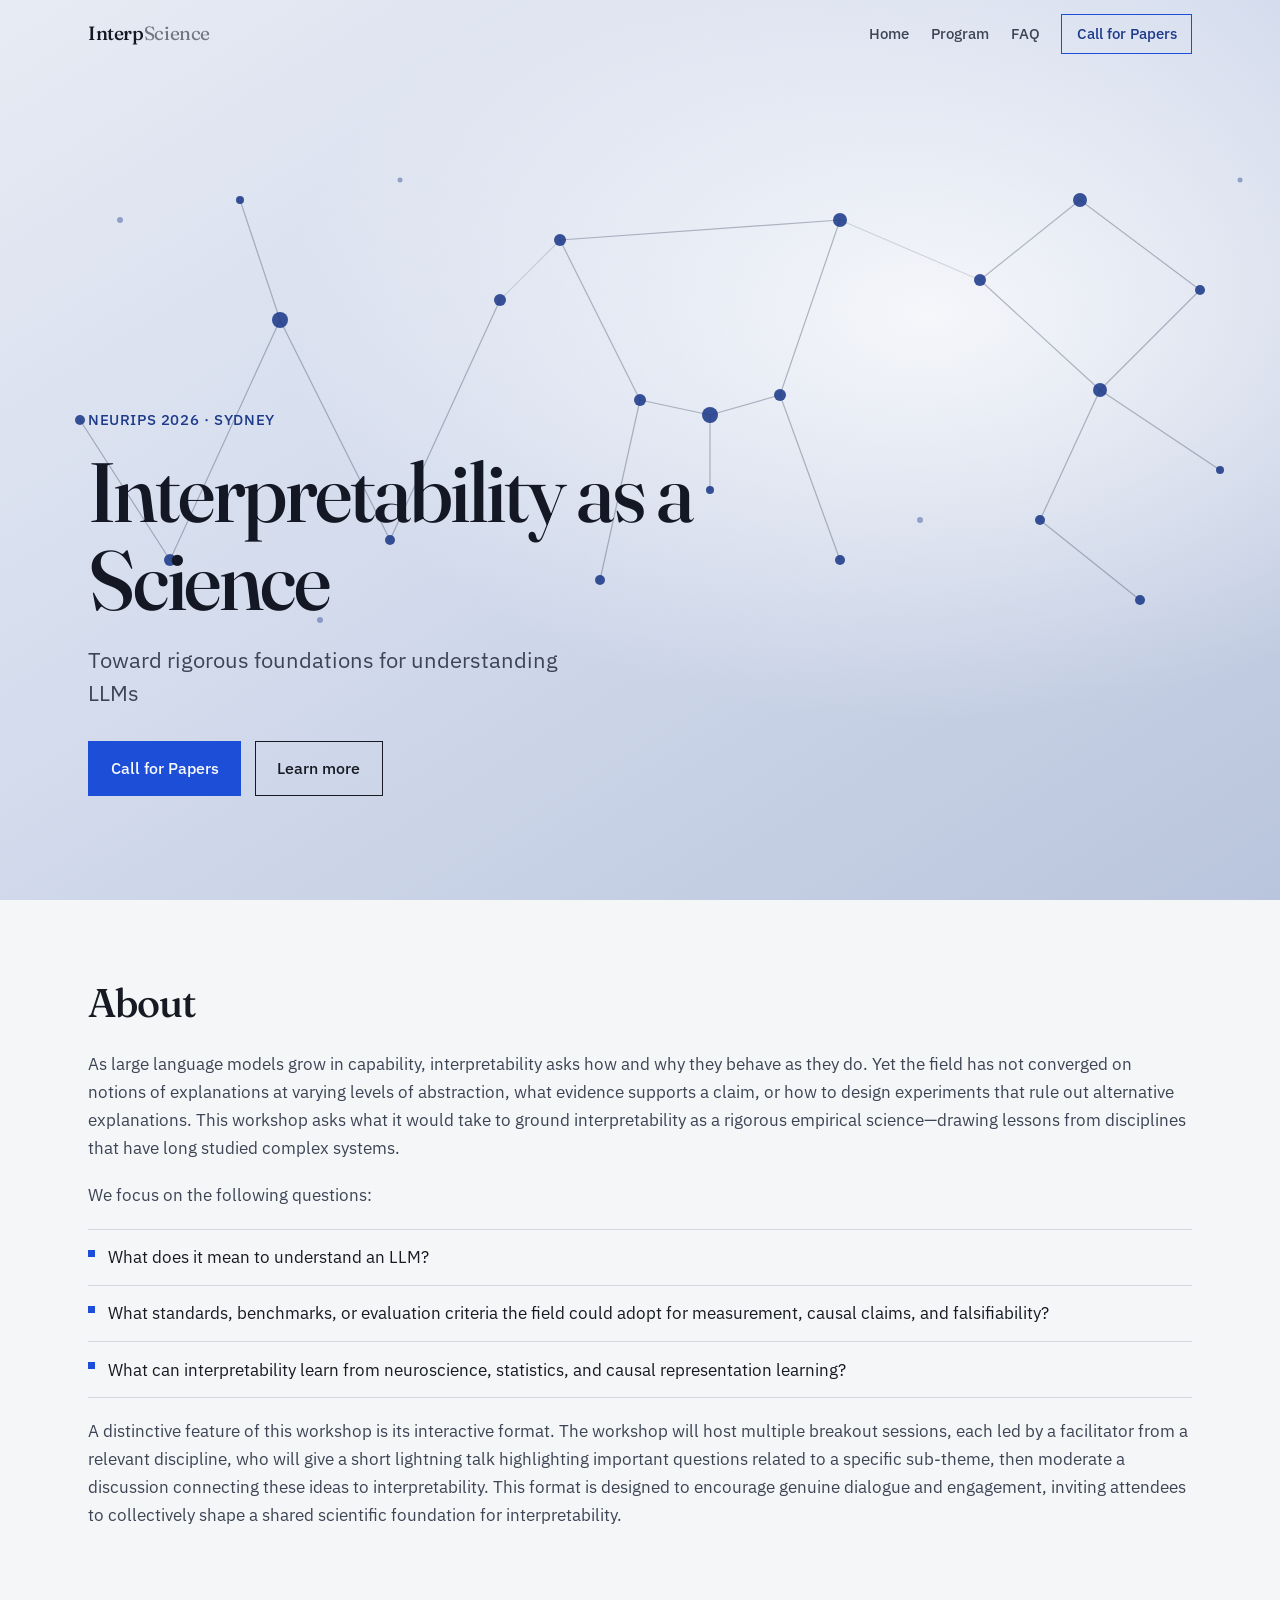
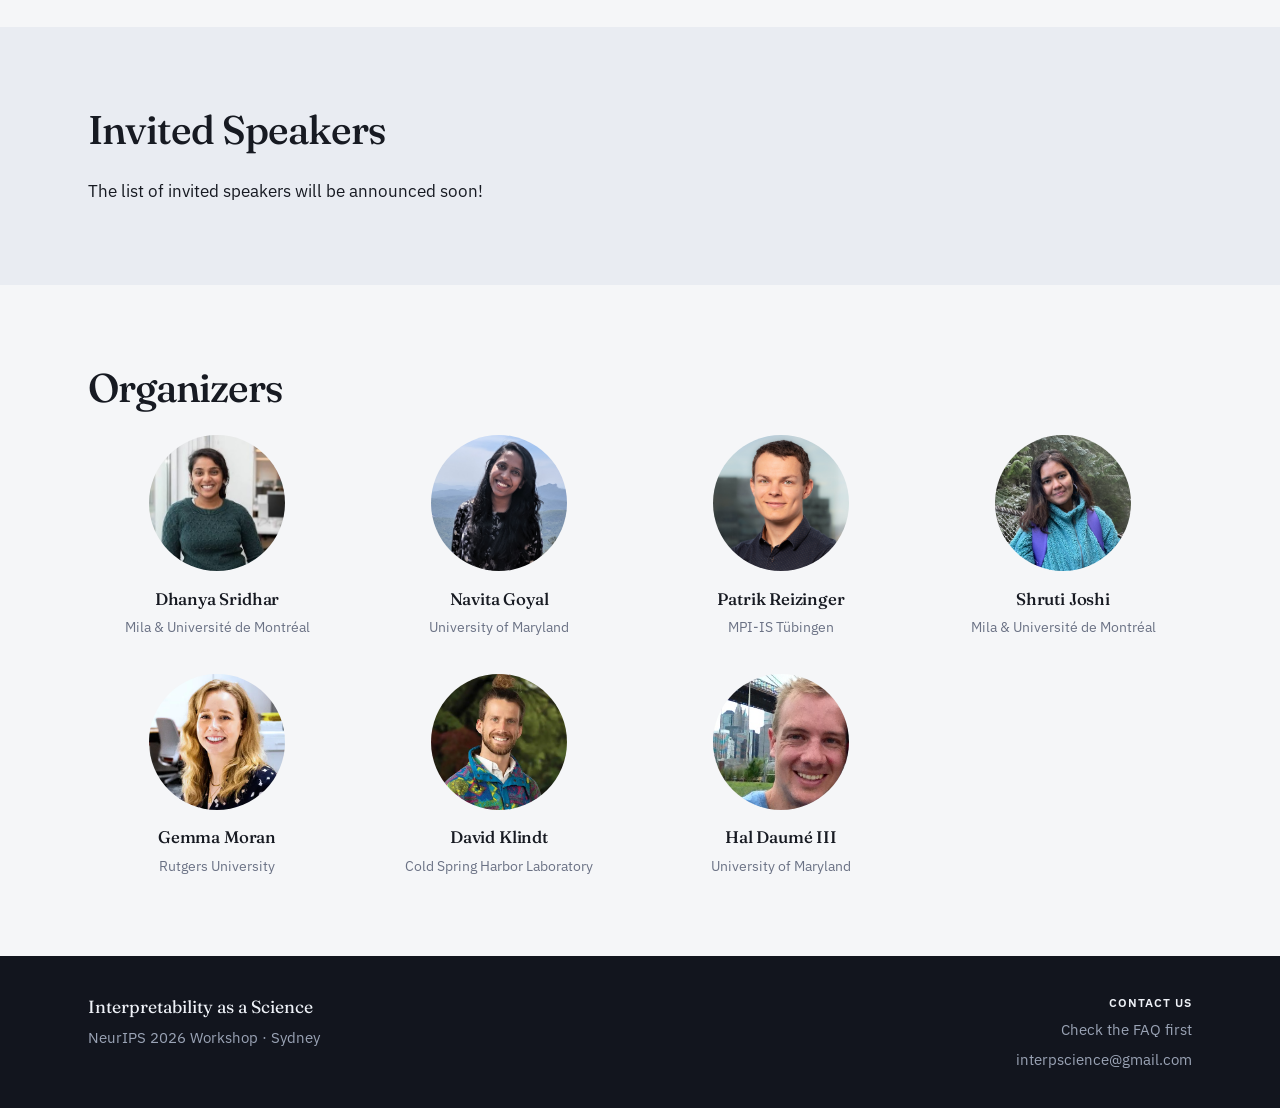
==== index.html @ 516f70e8 "Revert "Add list of (tentatively) confirmed speakers" This reverts commit 1ddec9df072e1c6f64bd30d364" ====
<!DOCTYPE html>
<html lang="en">
<head>
  <meta charset="UTF-8" />
  <meta name="viewport" content="width=device-width, initial-scale=1" />
  <title>Interpretability as a Science · Workshop</title>
  <meta name="description" content="What can interpretability learn from other sciences? A NeurIPS 2026 workshop toward rigorous foundations for understanding LLMs." />
  <link rel="preconnect" href="https://fonts.googleapis.com" />
  <link rel="preconnect" href="https://fonts.gstatic.com" crossorigin />
  <link href="https://fonts.googleapis.com/css2?family=Fraunces:opsz,wght@9..144,400;9..144,500;9..144,600&family=IBM+Plex+Sans:wght@400;500;600&display=swap" rel="stylesheet" />
  <link rel="stylesheet" href="static/styles.css?v=4" />
  
  <link rel="icon" href="static/favicon.svg" type="image/svg+xml" />
  <link rel="icon" href="static/favicon-32.png" sizes="32x32" type="image/png" />
  <link rel="icon" href="static/favicon-192.png" sizes="192x192" type="image/png" />
  <link rel="apple-touch-icon" href="static/apple-touch-icon.png" />
</head>
<body>
  <a class="skip-link" href="#main">Skip to content</a>

  <header class="site-header" data-header>
    <div class="header-inner">
      <a class="wordmark" href=".">Interp<span>Science</span></a>
      <nav class="nav" aria-label="Primary">
        <a href=".">Home</a>
        <a href="program">Program</a>
        <a href="faq">FAQ</a>
        <a class="nav-cta" href="cfp">Call for Papers</a>
      </nav>
      <button class="nav-toggle" type="button" aria-expanded="false" aria-controls="mobile-nav" data-nav-toggle>
        <span class="sr-only">Menu</span>
        <span></span><span></span>
      </button>
    </div>
    <nav id="mobile-nav" class="mobile-nav" data-mobile-nav hidden>
      <a href=".">Home</a>
      <a href="program">Program</a>
      <a href="faq">FAQ</a>
      <a href="cfp">Call for Papers</a>
    </nav>
  </header>

  <main id="main">
    <section class="hero" id="top" aria-labelledby="hero-title">
      <div class="hero-visual" aria-hidden="true">
        <svg class="hero-svg" viewBox="0 0 1440 900" preserveAspectRatio="xMidYMid slice">
          <defs>
            <linearGradient id="sky" x1="0" y1="0" x2="1" y2="1">
              <stop offset="0%" stop-color="#e8ecf4" />
              <stop offset="45%" stop-color="#d4dced" />
              <stop offset="100%" stop-color="#b8c4dc" />
            </linearGradient>
            <radialGradient id="glow" cx="70%" cy="35%" r="45%">
              <stop offset="0%" stop-color="#f7f8fb" stop-opacity="0.95" />
              <stop offset="100%" stop-color="#f7f8fb" stop-opacity="0" />
            </radialGradient>
          </defs>
          <rect width="1440" height="900" fill="url(#sky)" />
          <rect width="1440" height="900" fill="url(#glow)" />

          <!-- Star-map figures in the original hero band (≈ y 180–620) -->
          <g class="constellation" fill="none" stroke="#2a3550" stroke-width="1.2" stroke-linecap="round" stroke-linejoin="round">
            <!-- Left: W / Cassiopeia-like -->
            <g class="figure">
              <path class="line" d="M160 420 L250 560 L360 320 L470 540 L580 300" />
              <path class="line" d="M360 320 L320 200" />
            </g>
            <!-- Center: shoulders, belt, feet, sword -->
            <g class="figure">
              <path class="line" d="M640 240 L720 400 L790 415 L860 395 L920 220" />
              <path class="line" d="M640 240 L920 220" />
              <path class="line" d="M720 400 L680 580" />
              <path class="line" d="M860 395 L920 560" />
              <path class="line" d="M790 415 L790 490" />
            </g>
            <!-- Right: diamond + branching tail -->
            <g class="figure">
              <path class="line" d="M1060 280 L1160 200 L1280 290 L1180 390 Z" />
              <path class="line" d="M1180 390 L1120 520 L1220 600" />
              <path class="line" d="M1180 390 L1300 470" />
            </g>
            <!-- Sparse cross-links between figures -->
            <g class="figure faint">
              <path class="line" d="M580 300 L640 240" />
              <path class="line" d="M920 220 L1060 280" />
            </g>
          </g>

          <g class="nodes" fill="#1e3a8a">
            <!-- Left figure (along draw order) -->
            <circle class="node" cx="160" cy="420" r="5" />
            <circle class="node" cx="250" cy="560" r="6" />
            <circle class="node bright" cx="360" cy="320" r="8" />
            <circle class="node" cx="470" cy="540" r="5" />
            <circle class="node" cx="580" cy="300" r="6" />
            <circle class="node" cx="320" cy="200" r="4" />
            <!-- Center figure (along draw order) -->
            <circle class="node" cx="640" cy="240" r="6" />
            <circle class="node" cx="720" cy="400" r="6" />
            <circle class="node bright" cx="790" cy="415" r="8" />
            <circle class="node" cx="860" cy="395" r="6" />
            <circle class="node bright" cx="920" cy="220" r="7" />
            <circle class="node" cx="680" cy="580" r="5" />
            <circle class="node" cx="920" cy="560" r="5" />
            <circle class="node" cx="790" cy="490" r="4" />
            <!-- Right figure (along draw order) -->
            <circle class="node" cx="1060" cy="280" r="6" />
            <circle class="node bright" cx="1160" cy="200" r="7" />
            <circle class="node" cx="1280" cy="290" r="5" />
            <circle class="node" cx="1180" cy="390" r="7" />
            <circle class="node" cx="1120" cy="520" r="5" />
            <circle class="node" cx="1220" cy="600" r="5" />
            <circle class="node" cx="1300" cy="470" r="4" />
            <!-- Unconnected field stars -->
            <circle class="node field" cx="200" cy="220" r="3" />
            <circle class="node field" cx="480" cy="180" r="2.5" />
            <circle class="node field" cx="1000" cy="520" r="3" />
            <circle class="node field" cx="1320" cy="180" r="2.5" />
            <circle class="node field" cx="400" cy="620" r="3" />
          </g>
        </svg>
      </div>

      <div class="hero-content">
        <p class="hero-venue">NeurIPS 2026 · Sydney</p>
        <h1 id="hero-title">Interpretability as a Science</h1>
        <p class="hero-lede">Toward rigorous foundations for understanding LLMs</p>
        <div class="hero-actions">
          <a class="btn btn-primary" href="cfp">Call for Papers</a>
          <a class="btn btn-ghost" href="#about">Learn more</a>
        </div>
      </div>
    </section>

    <section class="section about" id="about" data-reveal>
      <div class="section-inner">
        <h2>About</h2>
        <p>
          As large language models grow in capability, interpretability asks how and why they behave as they do.
          Yet the field has not converged on notions of explanations at varying levels of abstraction, what evidence supports a claim, 
          or how to design experiments that rule out alternative explanations. 
          This workshop asks what it would take to ground interpretability
          as a rigorous empirical science—drawing lessons from disciplines that have long studied complex systems.
        </p>
        <p>We focus on the following questions:</p>
        <p>
        <ul class="focus-list">
          <li>What does it mean to understand an LLM?</li>
           <li>What standards, benchmarks, or evaluation criteria the field could adopt for measurement, causal claims, and falsifiability?</li>
          <li>What can interpretability learn from neuroscience, statistics, and causal representation learning?</li>
        </ul>
      </p>
        <p>A distinctive feature of this workshop is its interactive format. The workshop will host
          multiple breakout sessions, each led by a facilitator from a relevant discipline, who will
          give a short lightning talk highlighting important questions related to a specific sub-theme, 
          then moderate a discussion connecting these ideas to interpretability. This format is designed to encourage genuine dialogue and engagement, 
          inviting attendees to collectively shape a shared scientific foundation for interpretability.
        </p> 
      </div>
    </section>

    <section class="section speakers" id="speakers" data-reveal>
      <div class="section-inner">
        <h2>Invited Speakers</h2>
        The list of invited speakers will be announced soon!
      </div>
    </section>

    <section class="section organizers" id="organizers" data-reveal>
      <div class="section-inner">
        <h2>Organizers</h2>
        <ul class="person-grid">
          <li>
            <a href="https://www.dsridhar.com/">
              <img src="static/images/people/dhanya-sridhar.jpeg" alt="" width="160" height="160" />
              <h3>Dhanya Sridhar</h3>
              <p>Mila &amp; Université de Montréal</p>
            </a>
          </li>
          <li>
            <a href="https://navitagoyal.github.io/">
              <img src="static/images/people/navita-goyal.jpg" alt="" width="160" height="160" />
              <h3>Navita Goyal</h3>
              <p>University of Maryland</p>
            </a>
          </li>
          <li>
            <a href="https://rpatrik96.github.io/">
              <img src="static/images/people/patrik-reizinger.png" alt="" width="160" height="160" />
              <h3>Patrik Reizinger</h3>
              <p>MPI-IS Tübingen</p>
            </a>
          </li>
          <li>
            <a href="https://shrutij01.github.io/">
              <img src="static/images/people/shruti-joshi.jpg" alt="" width="160" height="160" />
              <h3>Shruti Joshi</h3>
              <p>Mila &amp; Université de Montréal</p>
            </a>
          </li>
          <li>
            <a href="https://www.gemma-moran.com/">
              <img src="static/images/people/gemma-moran.jpg" alt="" width="160" height="160" />
              <h3>Gemma Moran</h3>
              <p>Rutgers University</p>
            </a>
          </li>
          <li>
            <a href="https://facultyprofiles.cshl.edu/david.klindt">
              <img src="static/images/people/david-klindt.jpg" alt="" width="160" height="160" />
              <h3>David Klindt</h3>
              <p>Cold Spring Harbor Laboratory</p>
            </a>
          </li>
          <li>
            <a href="https://users.umiacs.umd.edu/~hal3/">
              <img src="static/images/people/hal-daume.jpg" alt="" width="160" height="160" />
              <h3>Hal Daumé III</h3>
              <p>University of Maryland</p>
            </a>
          </li>
        </ul>
      </div>
    </section>
  </main>

  <footer class="site-footer">
    <div class="footer-inner">
      <div class="footer-left">
        <p class="footer-brand">Interpretability as a Science</p>
        <p>NeurIPS 2026 Workshop · Sydney</p>
      </div>
      <div class="footer-right">
        <p class="footer-contact-label">Contact us</p>
        <p class="footer-contact"><a href="faq">Check the FAQ first</a></p>
        <p class="footer-contact"><a href="mailto:interpscience@gmail.com">interpscience@gmail.com</a></p>
      </div>
    </div>
  </footer>

  <script src="static/script.js?v=5"></script>
</body>
</html>
---- static/styles.css ----
:root {
  --ink: #171a22;
  --ink-soft: #3d4454;
  --muted: #6b7285;
  --paper: #f5f6f8;
  --paper-2: #e9ecf2;
  --line: #d3d8e2;
  --accent: #1d4ed8;
  --accent-deep: #1e3a8a;
  --accent-soft: #dbe4ff;
  --hero-text: #141824;
  --header-h: 4.25rem;
  --ease: cubic-bezier(0.22, 1, 0.36, 1);
  --font-display: "Fraunces", Georgia, serif;
  --font-body: "IBM Plex Sans", "Helvetica Neue", sans-serif;
}

*,
*::before,
*::after {
  box-sizing: border-box;
}

html {
  scroll-behavior: smooth;
}

body {
  margin: 0;
  font-family: var(--font-body);
  font-size: 1.0625rem;
  line-height: 1.65;
  color: var(--ink);
  background: var(--paper);
  -webkit-font-smoothing: antialiased;
}

img,
svg {
  display: block;
  max-width: 100%;
}

a {
  color: var(--accent-deep);
  text-underline-offset: 0.18em;
}

a:hover {
  color: var(--accent);
}

.sr-only {
  position: absolute;
  width: 1px;
  height: 1px;
  padding: 0;
  margin: -1px;
  overflow: hidden;
  clip: rect(0, 0, 0, 0);
  border: 0;
}

.skip-link {
  position: absolute;
  left: 1rem;
  top: -3rem;
  z-index: 100;
  padding: 0.6rem 1rem;
  background: var(--ink);
  color: var(--paper);
  text-decoration: none;
}

.skip-link:focus {
  top: 1rem;
}

/* Header */
.site-header {
  position: fixed;
  inset: 0 0 auto;
  z-index: 50;
  height: var(--header-h);
  transition: background 0.35s var(--ease), backdrop-filter 0.35s var(--ease), box-shadow 0.35s var(--ease);
}

.site-header.is-scrolled {
  background: rgba(245, 246, 248, 0.9);
  backdrop-filter: blur(12px);
  box-shadow: 0 1px 0 var(--line);
}

.header-inner {
  max-width: 72rem;
  margin: 0 auto;
  padding: 0 1.5rem;
  height: 100%;
  display: flex;
  align-items: center;
  justify-content: space-between;
  gap: 1.5rem;
}

.wordmark {
  font-family: var(--font-display);
  font-size: 1.2rem;
  font-weight: 500;
  letter-spacing: -0.02em;
  color: var(--hero-text);
  text-decoration: none;
}

.wordmark span {
  font-weight: 400;
  opacity: 0.55;
}

.nav {
  display: none;
  align-items: center;
  gap: 1.35rem;
}

.nav a {
  font-size: 0.92rem;
  font-weight: 500;
  color: var(--ink-soft);
  text-decoration: none;
}

.nav a:hover {
  color: var(--ink);
}

.nav-cta {
  padding: 0.45rem 0.9rem;
  border: 1.5px solid var(--accent);
  color: var(--accent-deep) !important;
}

.nav-cta:hover {
  background: var(--accent-soft);
}

.nav-toggle {
  width: 2.5rem;
  height: 2.5rem;
  border: none;
  background: transparent;
  display: grid;
  place-content: center;
  gap: 6px;
  cursor: pointer;
  padding: 0;
}

.nav-toggle span:not(.sr-only) {
  display: block;
  width: 1.35rem;
  height: 1.5px;
  background: var(--ink);
  transition: transform 0.3s var(--ease);
}

.nav-toggle[aria-expanded="true"] span:nth-child(2) {
  transform: translateY(3.75px) rotate(45deg);
}

.nav-toggle[aria-expanded="true"] span:nth-child(3) {
  transform: translateY(-3.75px) rotate(-45deg);
}

.mobile-nav {
  display: flex;
  flex-direction: column;
  gap: 0.25rem;
  padding: 0.5rem 1.5rem 1.25rem;
  background: rgba(245, 246, 248, 0.97);
  border-bottom: 1px solid var(--line);
}

.mobile-nav[hidden] {
  display: none;
}

.mobile-nav a {
  padding: 0.75rem 0;
  font-weight: 500;
  color: var(--ink);
  text-decoration: none;
  border-bottom: 1px solid var(--paper-2);
}

@media (min-width: 720px) {
  .nav {
    display: flex;
  }

  .nav-toggle,
  .mobile-nav {
    display: none !important;
  }
}

/* Hero */
.hero {
  position: relative;
  min-height: 100svh;
  display: grid;
  align-items: end;
  overflow: hidden;
  color: var(--hero-text);
}

.hero-visual {
  position: absolute;
  inset: 0;
  z-index: 0;
}

.hero-svg {
  width: 100%;
  height: 100%;
  object-fit: cover;
}

.hero-content {
  position: relative;
  z-index: 1;
  max-width: 72rem;
  width: 100%;
  margin: 0 auto;
  padding: calc(var(--header-h) + 4rem) 1.5rem 5rem;
}

@media (min-width: 900px) {
  .hero-content {
    padding-bottom: 6.5rem;
  }
}

.hero-venue {
  margin: 0 0 1rem;
  font-size: 0.95rem;
  font-weight: 500;
  letter-spacing: 0.04em;
  text-transform: uppercase;
  color: var(--accent-deep);
  opacity: 0;
  animation: rise 0.9s var(--ease) 0.15s forwards;
}

.hero h1 {
  margin: 0 0 1.25rem;
  max-width: 14ch;
  font-family: var(--font-display);
  font-size: clamp(2.75rem, 7.5vw, 5.25rem);
  font-weight: 500;
  line-height: 1.05;
  letter-spacing: -0.03em;
  opacity: 0;
  animation: rise 1s var(--ease) 0.28s forwards;
}

.hero-lede {
  margin: 0 0 2rem;
  max-width: 32rem;
  font-size: clamp(1.1rem, 2.2vw, 1.35rem);
  line-height: 1.5;
  color: var(--ink-soft);
  opacity: 0;
  animation: rise 1s var(--ease) 0.42s forwards;
}

.hero-actions {
  display: flex;
  flex-wrap: wrap;
  gap: 0.85rem;
  opacity: 0;
  animation: rise 1s var(--ease) 0.55s forwards;
}

@keyframes rise {
  from {
    opacity: 0;
    transform: translateY(1.25rem);
  }
  to {
    opacity: 1;
    transform: translateY(0);
  }
}

/* Constellation: star-map with stroke-synced node reveal */
.constellation .figure {
  opacity: 0.32;
}

.constellation .figure.faint {
  opacity: 0.16;
}

.constellation .line {
  stroke-dasharray: 400;
  stroke-dashoffset: 400;
}

.nodes .node {
  opacity: 0;
  transform-box: fill-box;
  transform-origin: center;
  transform: scale(0.55);
  transition:
    opacity 0.25s var(--ease),
    transform 0.35s var(--ease);
}

.nodes .node.is-visible {
  opacity: 0.9;
  transform: scale(0.9);
}

.nodes .node.is-visible.is-traveling {
  opacity: 1;
  transform: scale(0.75);
  transition: opacity 0.15s var(--ease);
}

.nodes .node.is-visible:not(.is-traveling) {
  opacity: 0.88;
  transform: scale(1);
}

.nodes .node.field.is-visible {
  opacity: 0.4;
  transform: scale(1);
}

/* Buttons */
.btn {
  display: inline-flex;
  align-items: center;
  justify-content: center;
  padding: 0.85rem 1.35rem;
  font-family: var(--font-body);
  font-size: 0.98rem;
  font-weight: 500;
  text-decoration: none;
  border: 1.5px solid transparent;
  transition: background 0.25s var(--ease), color 0.25s var(--ease), border-color 0.25s var(--ease);
}

.btn-primary {
  background: var(--accent);
  color: #f8faff;
}

.btn-primary:hover {
  background: var(--accent-deep);
  color: #f8faff;
}

.btn-ghost {
  background: transparent;
  border-color: var(--ink);
  color: var(--ink);
}

.btn-ghost:hover {
  background: rgba(23, 26, 34, 0.06);
  color: var(--ink);
}

/* Sections */
.section {
  padding: 5rem 0;
}

.section-inner {
  max-width: 72rem;
  margin: 0 auto;
  padding: 0 1.5rem;
}

.section-inner.narrow {
  max-width: 42rem;
}

.section h2 {
  margin: 0 0 1.5rem;
  font-family: var(--font-display);
  font-size: clamp(1.85rem, 3.5vw, 2.5rem);
  font-weight: 500;
  line-height: 1.15;
  letter-spacing: -0.025em;
}

.section h2.subhead {
  margin-top: 3.25rem;
  font-size: clamp(1.4rem, 2.6vw, 1.75rem);
}

.about {
  background: var(--paper);
}

.about p {
  color: var(--ink-soft);
  margin: 0 0 1.15rem;
}

.focus-list {
  margin: 1.25rem 0 0;
  padding: 0;
  list-style: none;
}

.focus-list li {
  position: relative;
  padding: 0.85rem 0 0.85rem 1.25rem;
  border-top: 1px solid var(--line);
  color: var(--ink);
}

.focus-list li:last-child {
  border-bottom: 1px solid var(--line);
}

.focus-list li::before {
  content: "";
  position: absolute;
  left: 0;
  top: 1.25rem;
  width: 0.45rem;
  height: 0.45rem;
  background: var(--accent);
}

/* People grids */
.speakers {
  background: var(--paper-2);
}

.organizers {
  background: var(--paper);
}

.organizers a {
  text-decoration: none;
  color: inherit;
}

.person-grid {
  list-style: none;
  margin: 0;
  padding: 0;
  display: grid;
  grid-template-columns: repeat(2, 1fr);
  gap: 2rem 1.25rem;
}

@media (min-width: 640px) {
  .person-grid {
    grid-template-columns: repeat(3, 1fr);
    gap: 2.25rem 1.5rem;
  }
}

@media (min-width: 960px) {
  .person-grid {
    grid-template-columns: repeat(4, 1fr);
  }
}

.person-grid li {
  text-align: center;
}

.person-grid img {
  width: 7.5rem;
  height: 7.5rem;
  margin: 0 auto 0.9rem;
  border-radius: 50%;
  object-fit: cover;
  background: var(--accent-soft);
}

@media (min-width: 640px) {
  .person-grid img {
    width: 8.5rem;
    height: 8.5rem;
  }
}

.person-grid h3 {
  margin: 0 0 0.25rem;
  font-family: var(--font-display);
  font-size: 1.05rem;
  font-weight: 500;
  letter-spacing: -0.01em;
}

.person-grid p {
  margin: 0;
  font-size: 0.9rem;
  color: var(--muted);
  line-height: 1.4;
}

/* Subpages */
.page-hero {
  padding: calc(var(--header-h) + 3.5rem) 0 2.5rem;
  background:
    linear-gradient(165deg, #e9ecf2 0%, #dde3ef 55%, #cfd7e8 100%);
}

.page-hero h1 {
  margin: 0 0 1rem;
  font-family: var(--font-display);
  font-size: clamp(2.25rem, 5vw, 3.25rem);
  font-weight: 500;
  letter-spacing: -0.03em;
  line-height: 1.1;
}

.page-lede {
  margin: 0;
  font-size: 1.15rem;
  line-height: 1.55;
  color: var(--ink-soft);
}

.eyebrow {
  margin: 0 0 0.75rem;
  font-size: 0.82rem;
  font-weight: 600;
  letter-spacing: 0.12em;
  text-transform: uppercase;
  color: var(--accent);
}

.page-section {
  padding-top: 3rem;
}

.page-section h2 {
  margin-top: 2.75rem;
}

.page-section h2:first-of-type {
  margin-top: 0;
}

.page-section p {
  color: var(--ink-soft);
}

.date-list {
  margin: 0 0 0.5rem;
  padding: 0;
}

.date-list > div {
  display: grid;
  grid-template-columns: 1fr;
  gap: 0.2rem;
  padding: 1rem 0;
  border-top: 1px solid var(--line);
}

.date-list > div:last-child {
  border-bottom: 1px solid var(--line);
}

@media (min-width: 560px) {
  .date-list > div {
    grid-template-columns: 1.2fr 1fr;
    gap: 1rem;
    align-items: baseline;
  }
}

.date-list dt {
  font-weight: 500;
  color: var(--ink);
}

.date-list dd {
  margin: 0;
  color: var(--muted);
}

.topic-list {
  margin: 1rem 0 0;
  padding: 0;
  list-style: none;
}

.topic-list li {
  position: relative;
  padding: 0.75rem 0 0.75rem 1.25rem;
  border-top: 1px solid var(--line);
  color: var(--ink-soft);
}

.topic-list li:last-child {
  border-bottom: 1px solid var(--line);
}

.topic-list li::before {
  content: "";
  position: absolute;
  left: 0;
  top: 1.5rem;
  width: 0.4rem;
  height: 0.4rem;
  background: var(--accent);
}

.submission-guidelines {
  margin: 1rem 0 0;
  padding: 0;
  list-style: none;
}

.submission-guidelines li {
  position: relative;
  padding: 0.75rem 0 0.75rem 1.25rem;
  color: var(--ink-soft);
}

.submission-guidelines li:first-child {
  border-top: 1px solid var(--line);
}

.submission-guidelines li::before {
  content: "";
  position: absolute;
  left: 0;
  top: 1.5rem;
  width: 0.4rem;
  height: 0.4rem;
  background: var(--accent);
}

.submission-guidelines li:last-child {
  border-bottom: 1px solid var(--line);
}

.cfp-header {
  padding: 0 0 1.75rem 0;
  border-bottom: 1px solid var(--line);
}

.note {
  /* margin-top: 1.5rem; */
  /* padding: 0.5rem 0; */
  /* border-top: 1px solid var(--line); */
  font-size: 0.98rem;
  color: var(--muted);
}

.note-end {
  /* margin-top: 1.5rem; */
  /* padding: 0.5rem 0; */
  /* border-top: 1px solid var(--line); */
  font-size: 0.98rem;
  /* color: var(--muted); */
  font-weight: 500;
  color: var(--ink);
}

/* Schedule table */
.schedule-wrap {
  max-width: 52rem;
}

.schedule-note {
  margin: 0 0 2rem;
  font-size: 0.95rem;
  color: var(--muted);
}

.table-scroll {
  width: 100%;
  overflow-x: auto;
}

.schedule-table {
  width: 100%;
  border-collapse: collapse;
  font-size: 1rem;
}

.schedule-table th,
.schedule-table td {
  padding: 0.9rem 1rem;
  text-align: left;
  vertical-align: top;
  border-bottom: 1px solid var(--line);
}

.schedule-table th {
  font-size: 0.82rem;
  font-weight: 600;
  letter-spacing: 0.06em;
  text-transform: uppercase;
  color: var(--muted);
  border-bottom: 2px solid var(--line);
}

.schedule-table td:first-child {
  width: 9.5rem;
  white-space: nowrap;
  font-variant-numeric: tabular-nums;
  font-weight: 500;
  color: var(--ink-soft);
}

.schedule-table td:last-child {
  color: var(--ink);
}

.schedule-table tbody tr:hover td {
  background: rgba(29, 78, 216, 0.04);
}

.schedule-table .row-break td {
  color: var(--muted);
  font-style: normal;
  background: rgba(23, 26, 34, 0.03);
}

.schedule-table .row-break td:last-child {
  color: var(--muted);
}

.schedule-table strong {
  font-weight: 600;
}

.breakout-list {
  margin: 0.45rem 0 0;
  padding: 0 0 0 1.1rem;
  color: var(--ink-soft);
  font-size: 0.95rem;
}

.breakout-list li {
  margin: 0.15rem 0;
}

.nav a[aria-current="page"] {
  color: var(--ink);
}

/* Footer */
.site-footer {
  padding: 2.25rem 0;
  background: #12151e;
  color: #9aa3b5;
}

.footer-inner {
  max-width: 72rem;
  margin: 0 auto;
  padding: 0 1.5rem;
  display: flex;
  justify-content: space-between;
  align-items: flex-start;
  gap: 1.5rem;
  flex-wrap: wrap;
}

.footer-left,
.footer-right {
  min-width: 0;
}

.footer-right {
  margin-left: auto;
  text-align: right;
}

.footer-brand {
  margin: 0 0 0.35rem;
  font-family: var(--font-display);
  font-size: 1.1rem;
  color: #eef1f7;
}

.footer-contact-label {
  margin: 0 0 0.2rem;
  font-size: 0.78rem;
  font-weight: 600;
  letter-spacing: 0.08em;
  text-transform: uppercase;
  color: #eef1f7;
}

.footer-contact {
  margin: 0;
  font-size: 0.92rem;
  color: #9aa3b5;
}

.footer-contact a {
  color: #9aa3b5;
  text-decoration: none;
}

.site-footer p {
  margin: 0 0 0.35rem;
}

.site-footer p:last-child {
  margin: 0;
  font-size: 0.92rem;
}

/* Reveal on scroll */
[data-reveal] {
  opacity: 0;
  transform: translateY(1.75rem);
  transition: opacity 0.85s var(--ease), transform 0.85s var(--ease);
}

[data-reveal].is-visible {
  opacity: 1;
  transform: translateY(0);
}

@media (prefers-reduced-motion: reduce) {
  html {
    scroll-behavior: auto;
  }

  .hero-venue,
  .hero h1,
  .hero-lede,
  .hero-actions,
  .nodes .node,
  [data-reveal] {
    animation: none !important;
    opacity: 1 !important;
    transform: none !important;
    transition: none !important;
  }

  .constellation .line {
    stroke-dasharray: none !important;
    stroke-dashoffset: 0 !important;
  }

  .constellation .figure {
    opacity: 0.32 !important;
  }

  .constellation .figure.faint {
    opacity: 0.16 !important;
  }

  .nodes .node.field {
    opacity: 0.4 !important;
  }
}

@media (max-width: 560px) {
  .schedule-table th,
  .schedule-table td {
    padding: 0.75rem 0.65rem;
  }

  .schedule-table td:first-child {
    width: auto;
    white-space: normal;
    font-size: 0.9rem;
  }
}
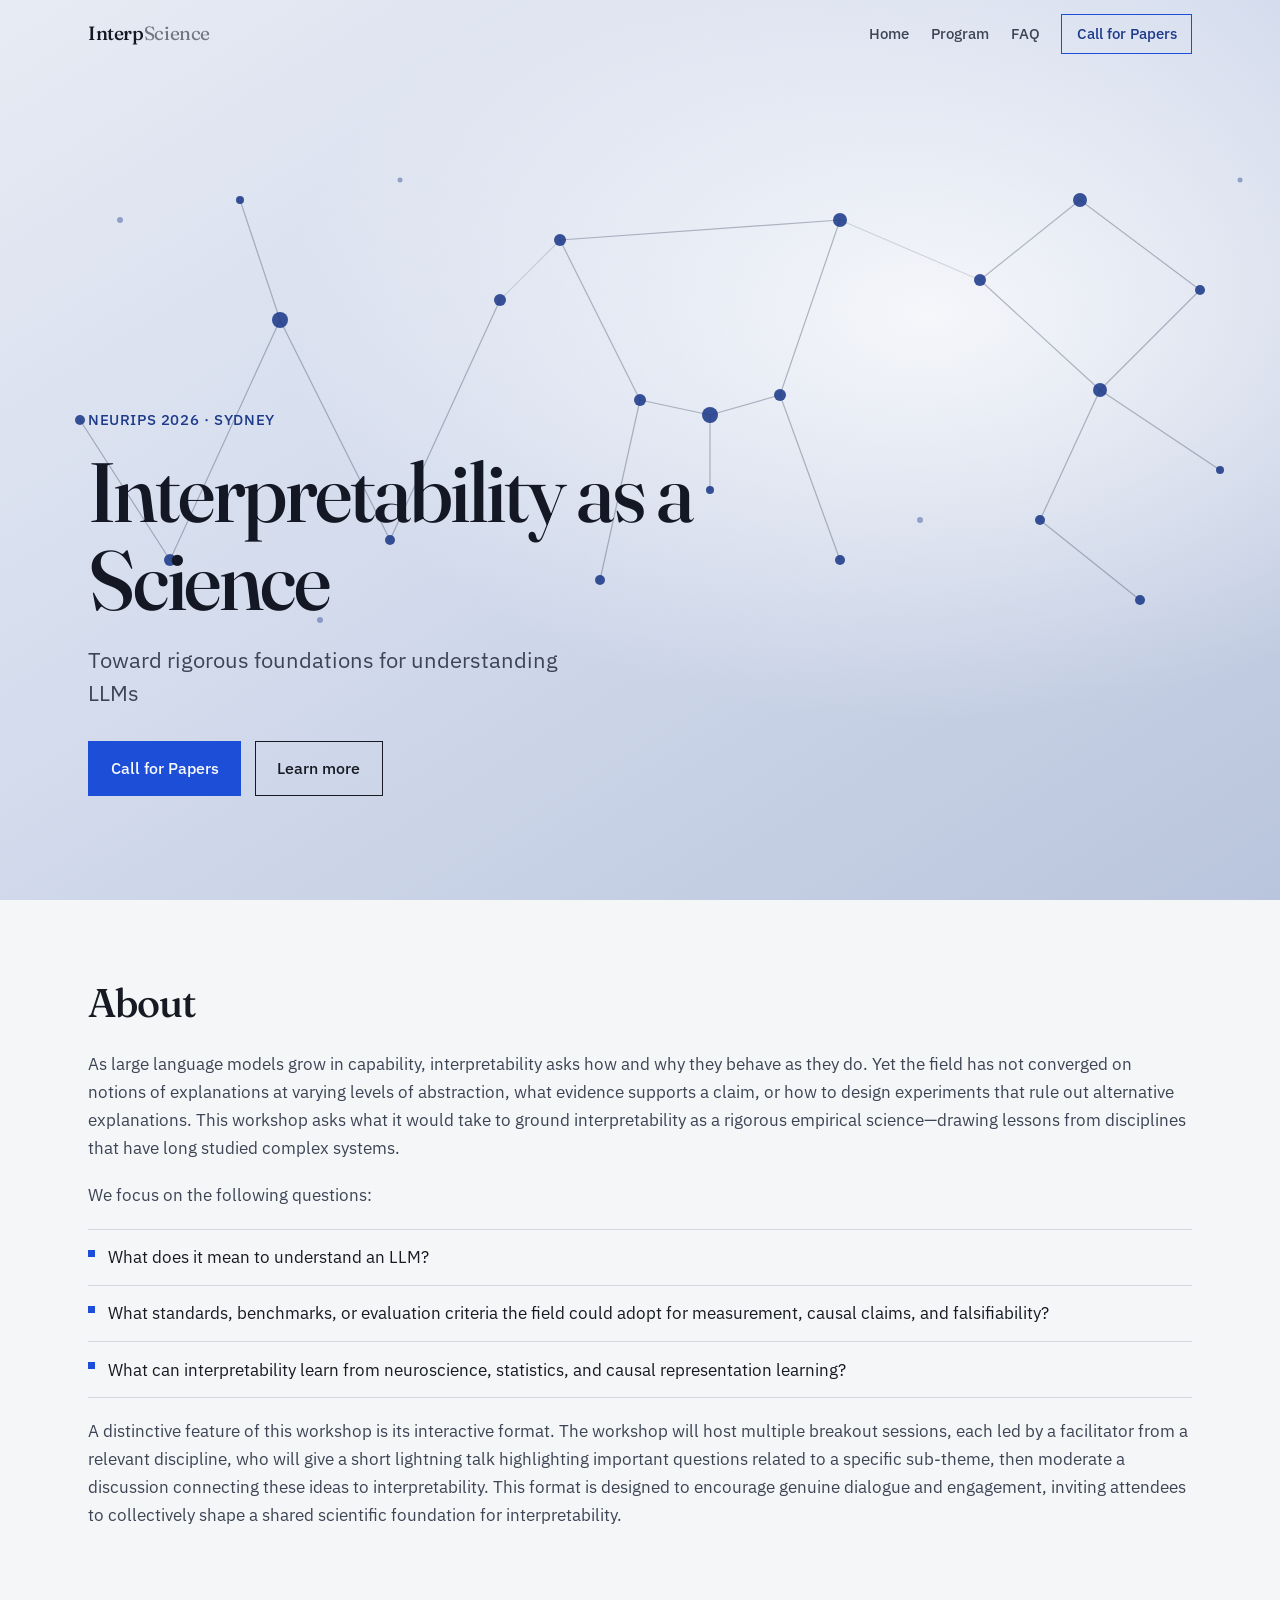
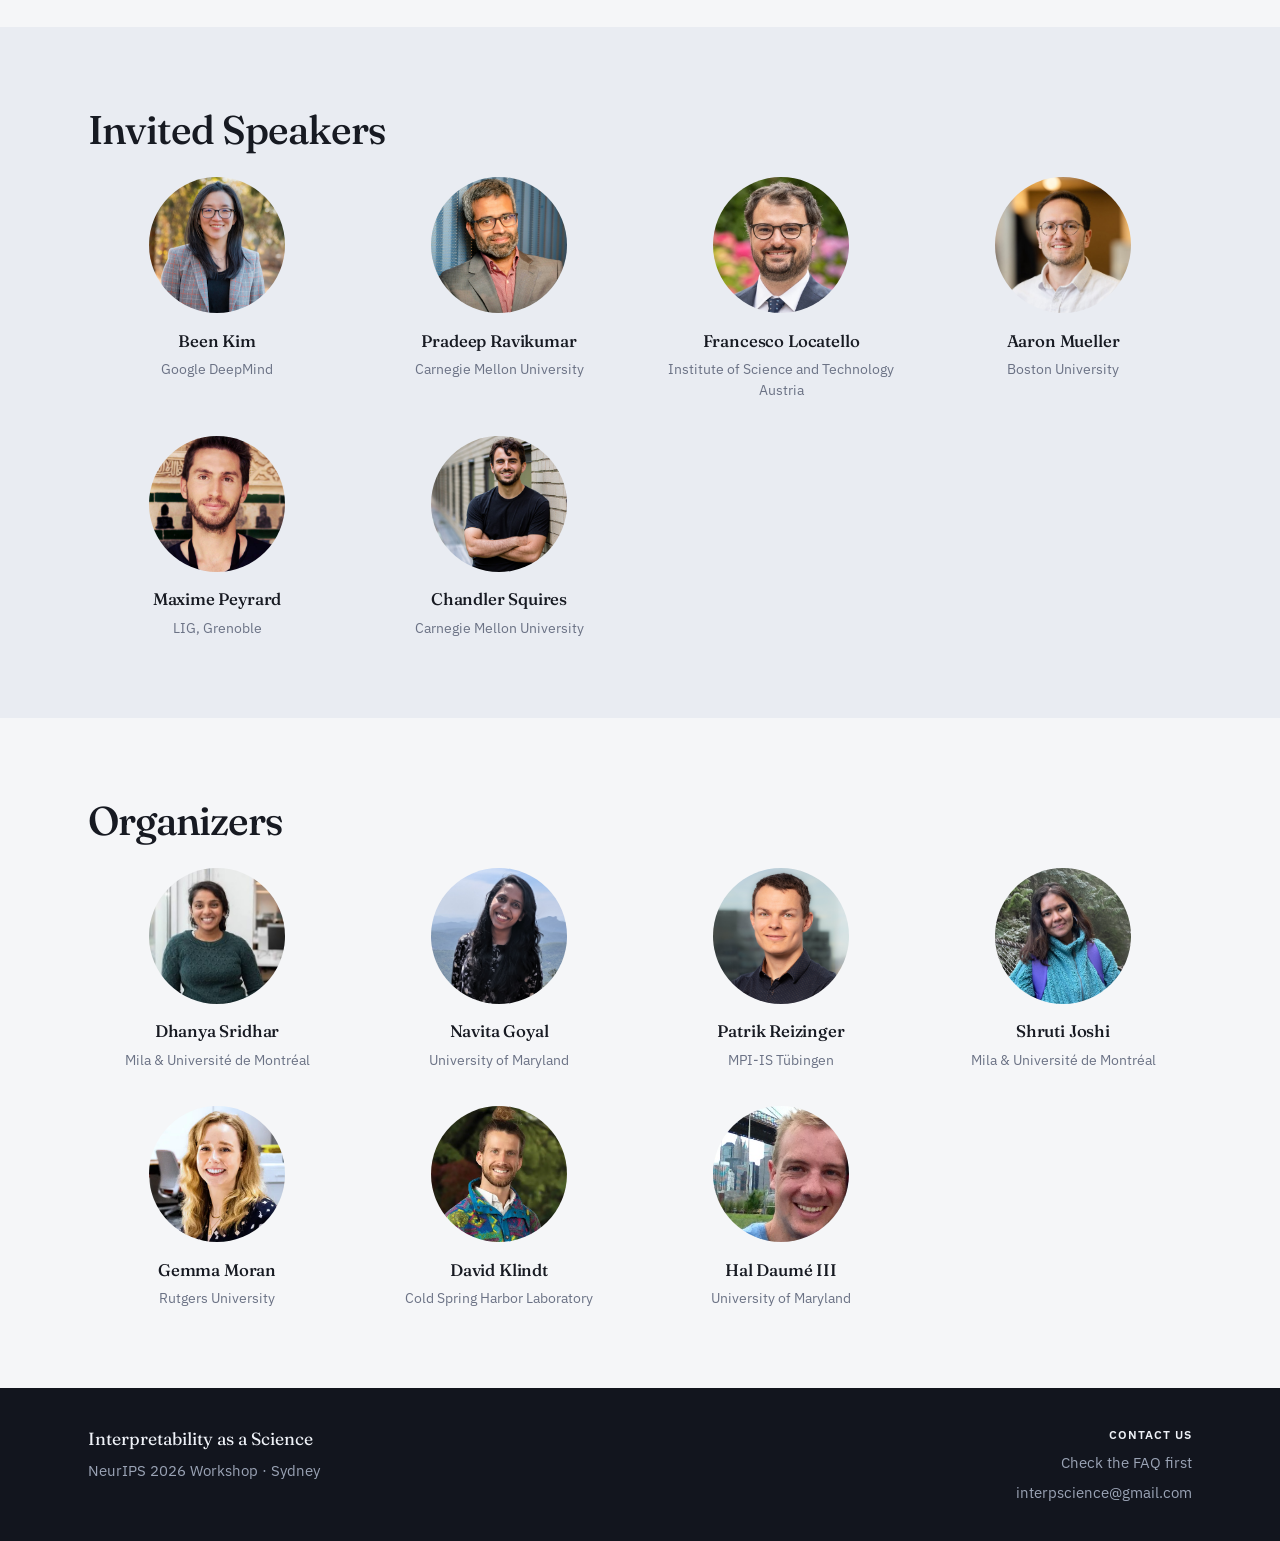
==== commit 1d396dde: "Reapply "Add list of (tentatively) confirmed speakers" This reverts commit 516f70e8a02427c2654d86b82" ====
--- a/index.html
+++ b/index.html
@@ -162,7 +162,50 @@
     <section class="section speakers" id="speakers" data-reveal>
       <div class="section-inner">
         <h2>Invited Speakers</h2>
-        The list of invited speakers will be announced soon!
+        <ul class="person-grid">
+          <li>
+            <a href="https://beenkim.github.io/">
+              <img src="static/images/people/been-kim.png" alt="" width="160" height="160" />
+              <h3>Been Kim</h3>
+              <p>Google DeepMind</p>
+            </a>
+          </li>
+          <li>
+            <a href="https://www.cs.cmu.edu/~pradeepr/">
+              <img src="static/images/people/pradeep-ravikumar.png" alt="" width="160" height="160" />
+              <h3>Pradeep Ravikumar</h3>
+              <p>Carnegie Mellon University</p>
+            </a>
+          </li>
+          <li>
+            <a href="https://www.francescolocatello.com/">
+              <img src="static/images/people/francesco-locatello.jpg" alt="" width="160" height="160" />
+              <h3>Francesco Locatello</h3>
+              <p>Institute of Science and Technology Austria</p>
+            </a>
+          </li>
+          <li>
+            <a href="https://aaronmueller.github.io/">
+              <img src="static/images/people/aaron-mueller.jpeg" alt="" width="160" height="160" />
+              <h3>Aaron Mueller</h3>
+              <p>Boston University</p>
+            </a>
+          </li>
+          <li>
+            <a href="https://peyrardm.github.io/">
+              <img src="static/images/people/maxime-peyrard.jpg" alt="" width="160" height="160" />
+              <h3>Maxime Peyrard</h3>
+              <p>LIG, Grenoble</p>
+            </a>
+          </li>
+          <li>
+            <a href="https://www.chandlersquires.com/">
+              <img src="static/images/people/chandler-squires.jpg" alt="" width="160" height="160" />
+              <h3>Chandler Squires</h3>
+              <p>Carnegie Mellon University</p>
+            </a>
+          </li>
+        </ul>
       </div>
     </section>
 
--- a/static/styles.css
+++ b/static/styles.css
@@ -451,6 +451,11 @@
   color: inherit;
 }
 
+.speakers a {
+  text-decoration: none;
+  color: inherit;
+}
+
 .person-grid {
   list-style: none;
   margin: 0;
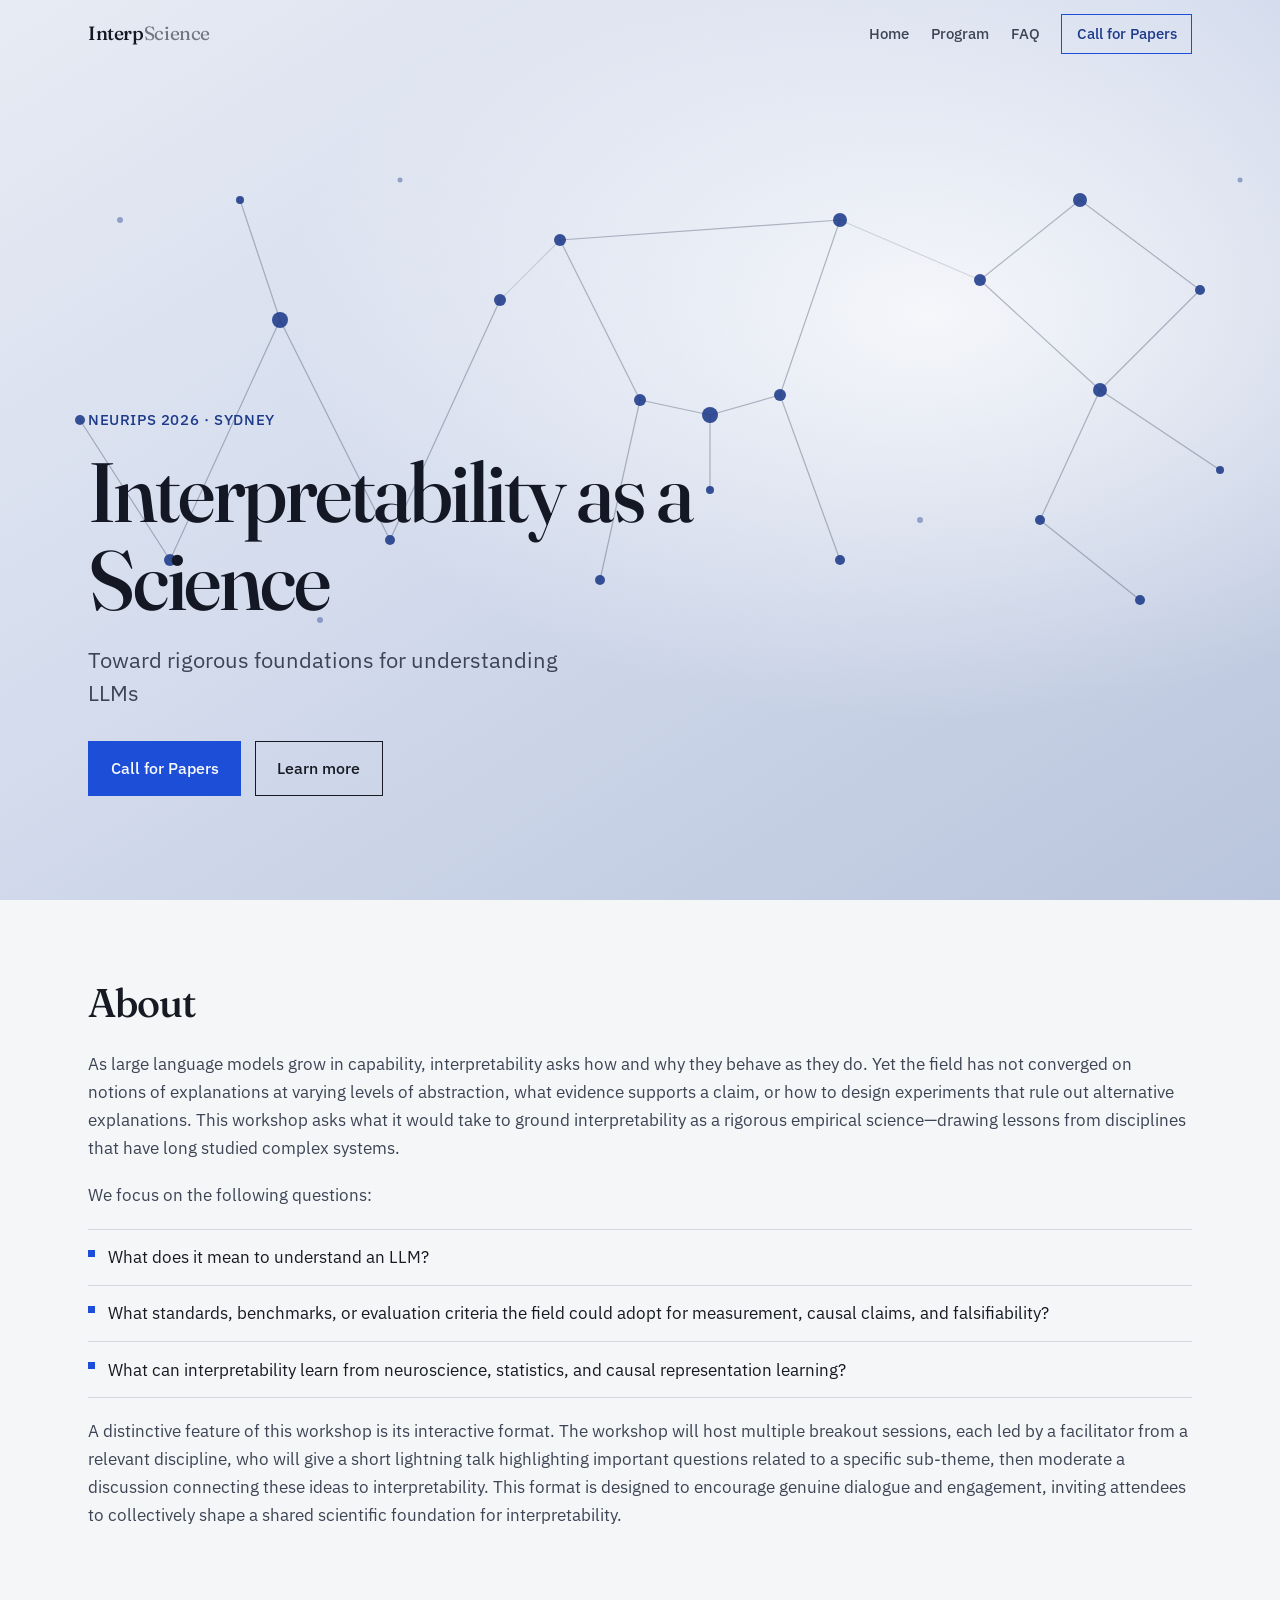
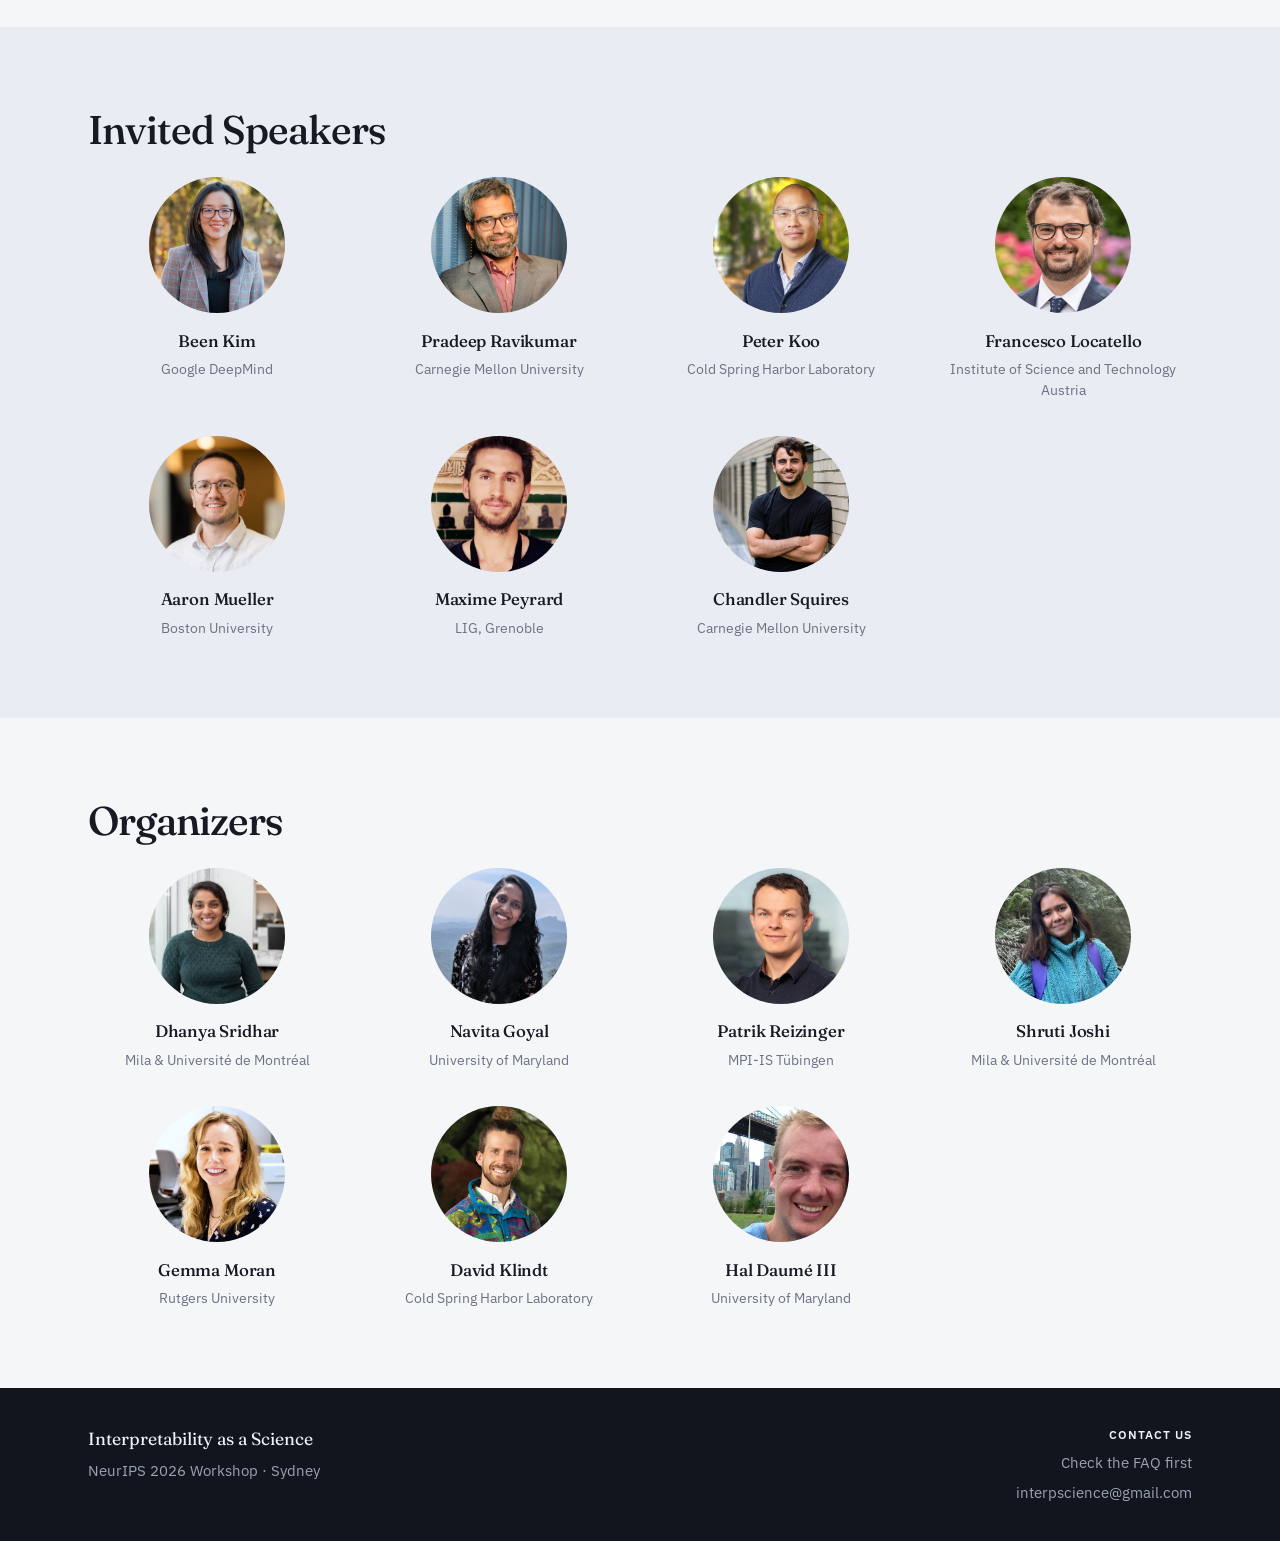
==== commit ccd66352: "Update speakers list" ====
--- a/index.html
+++ b/index.html
@@ -178,6 +178,13 @@
             </a>
           </li>
           <li>
+            <a href="https://koo-lab.github.io/">
+              <img src="static/images/people/peter_koo.jpeg" alt="" width="160" height="160" />
+              <h3>Peter Koo</h3>
+              <p>Cold Spring Harbor Laboratory</p>
+            </a>
+          </li>
+          <li>
             <a href="https://www.francescolocatello.com/">
               <img src="static/images/people/francesco-locatello.jpg" alt="" width="160" height="160" />
               <h3>Francesco Locatello</h3>
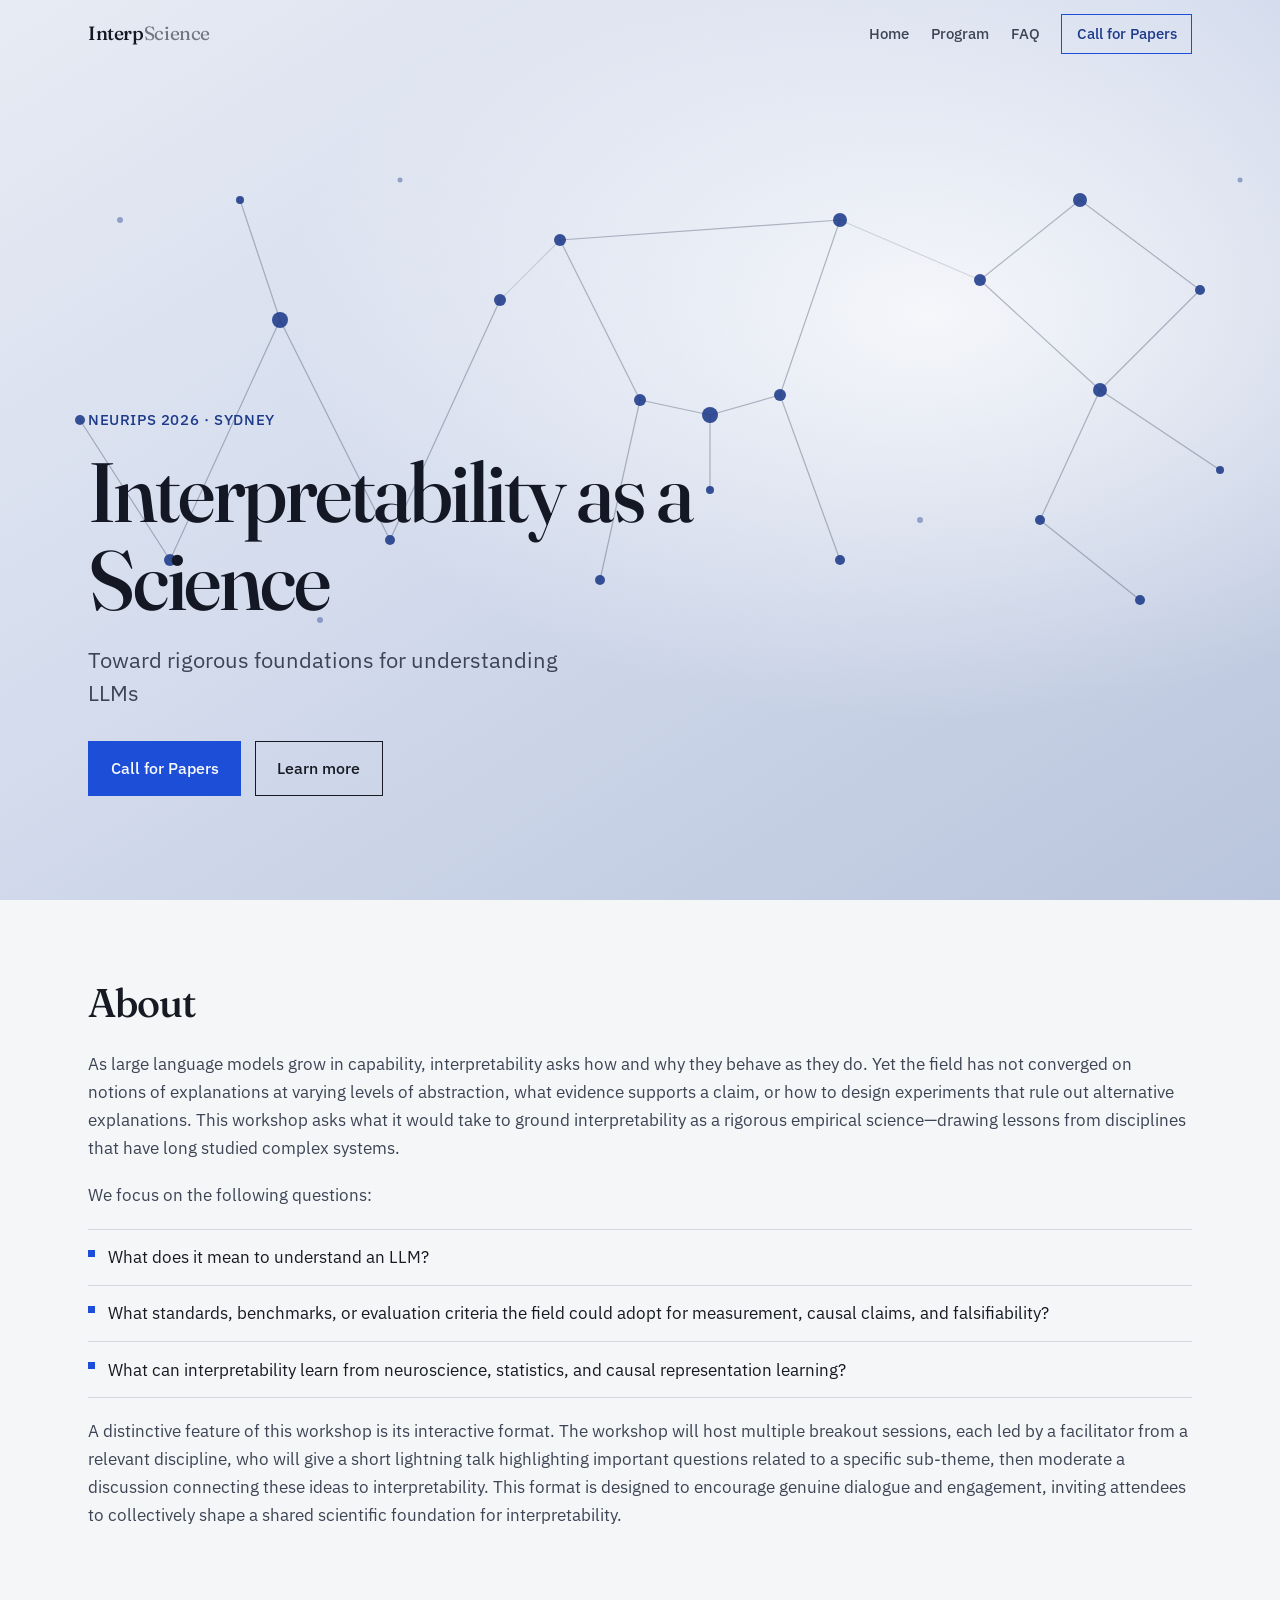
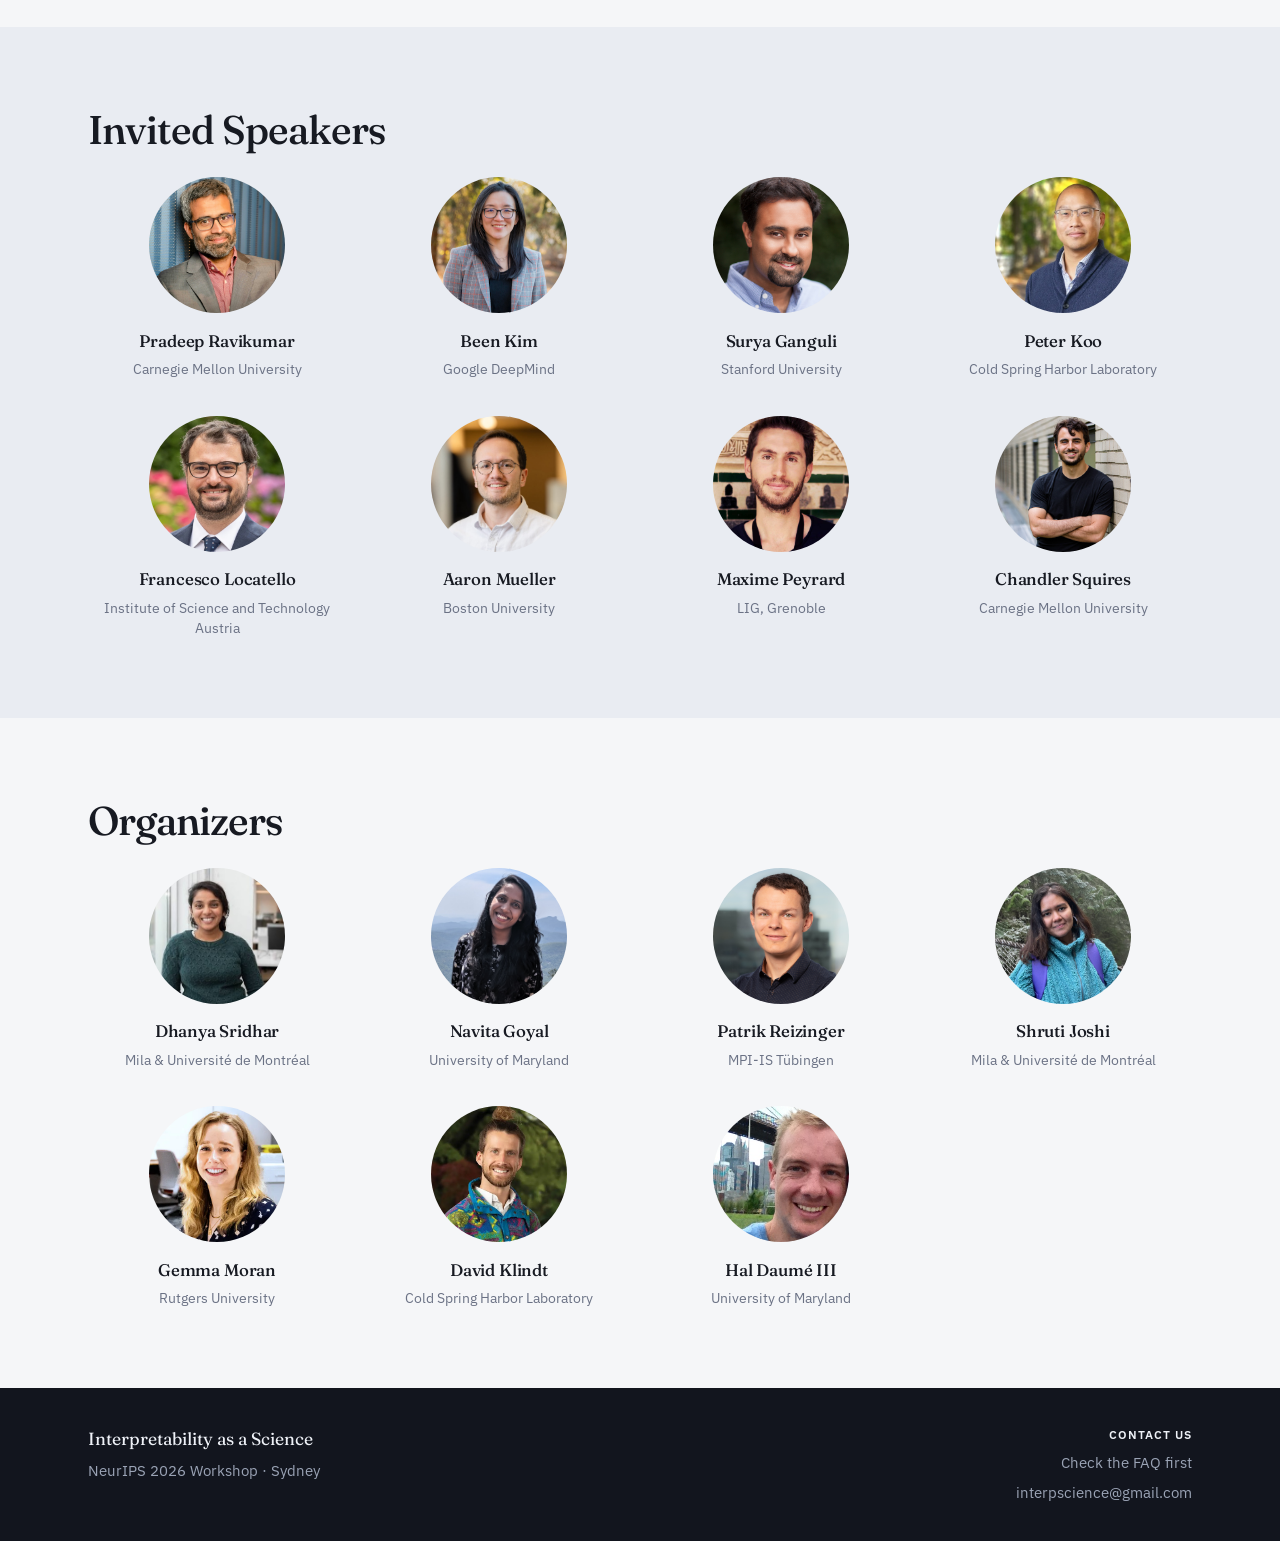
==== commit ec011c3b: "Update speaker, deadlines, FAQ" ====
--- a/index.html
+++ b/index.html
@@ -4,7 +4,7 @@
   <meta charset="UTF-8" />
   <meta name="viewport" content="width=device-width, initial-scale=1" />
   <title>Interpretability as a Science · Workshop</title>
-  <meta name="description" content="What can interpretability learn from other sciences? A NeurIPS 2026 workshop toward rigorous foundations for understanding LLMs." />
+  <meta name="description" content="What can interpretability learn from other sciences? A NeurIPS 2026 workshop toward rigorous foundations for understanding foundation models." />
   <link rel="preconnect" href="https://fonts.googleapis.com" />
   <link rel="preconnect" href="https://fonts.gstatic.com" crossorigin />
   <link href="https://fonts.googleapis.com/css2?family=Fraunces:opsz,wght@9..144,400;9..144,500;9..144,600&family=IBM+Plex+Sans:wght@400;500;600&display=swap" rel="stylesheet" />
@@ -164,6 +164,13 @@
         <h2>Invited Speakers</h2>
         <ul class="person-grid">
           <li>
+            <a href="https://www.cs.cmu.edu/~pradeepr/">
+              <img src="static/images/people/pradeep-ravikumar.png" alt="" width="160" height="160" />
+              <h3>Pradeep Ravikumar</h3>
+              <p>Carnegie Mellon University</p>
+            </a>
+          </li>
+          <li>
             <a href="https://beenkim.github.io/">
               <img src="static/images/people/been-kim.png" alt="" width="160" height="160" />
               <h3>Been Kim</h3>
@@ -171,10 +178,10 @@
             </a>
           </li>
           <li>
-            <a href="https://www.cs.cmu.edu/~pradeepr/">
-              <img src="static/images/people/pradeep-ravikumar.png" alt="" width="160" height="160" />
-              <h3>Pradeep Ravikumar</h3>
-              <p>Carnegie Mellon University</p>
+            <a href="https://ganguli-gang.stanford.edu/surya.html">
+              <img src="static/images/people/surya-ganguli.jpg" alt="" width="160" height="160" />
+              <h3>Surya Ganguli</h3>
+              <p>Stanford University</p>
             </a>
           </li>
           <li>
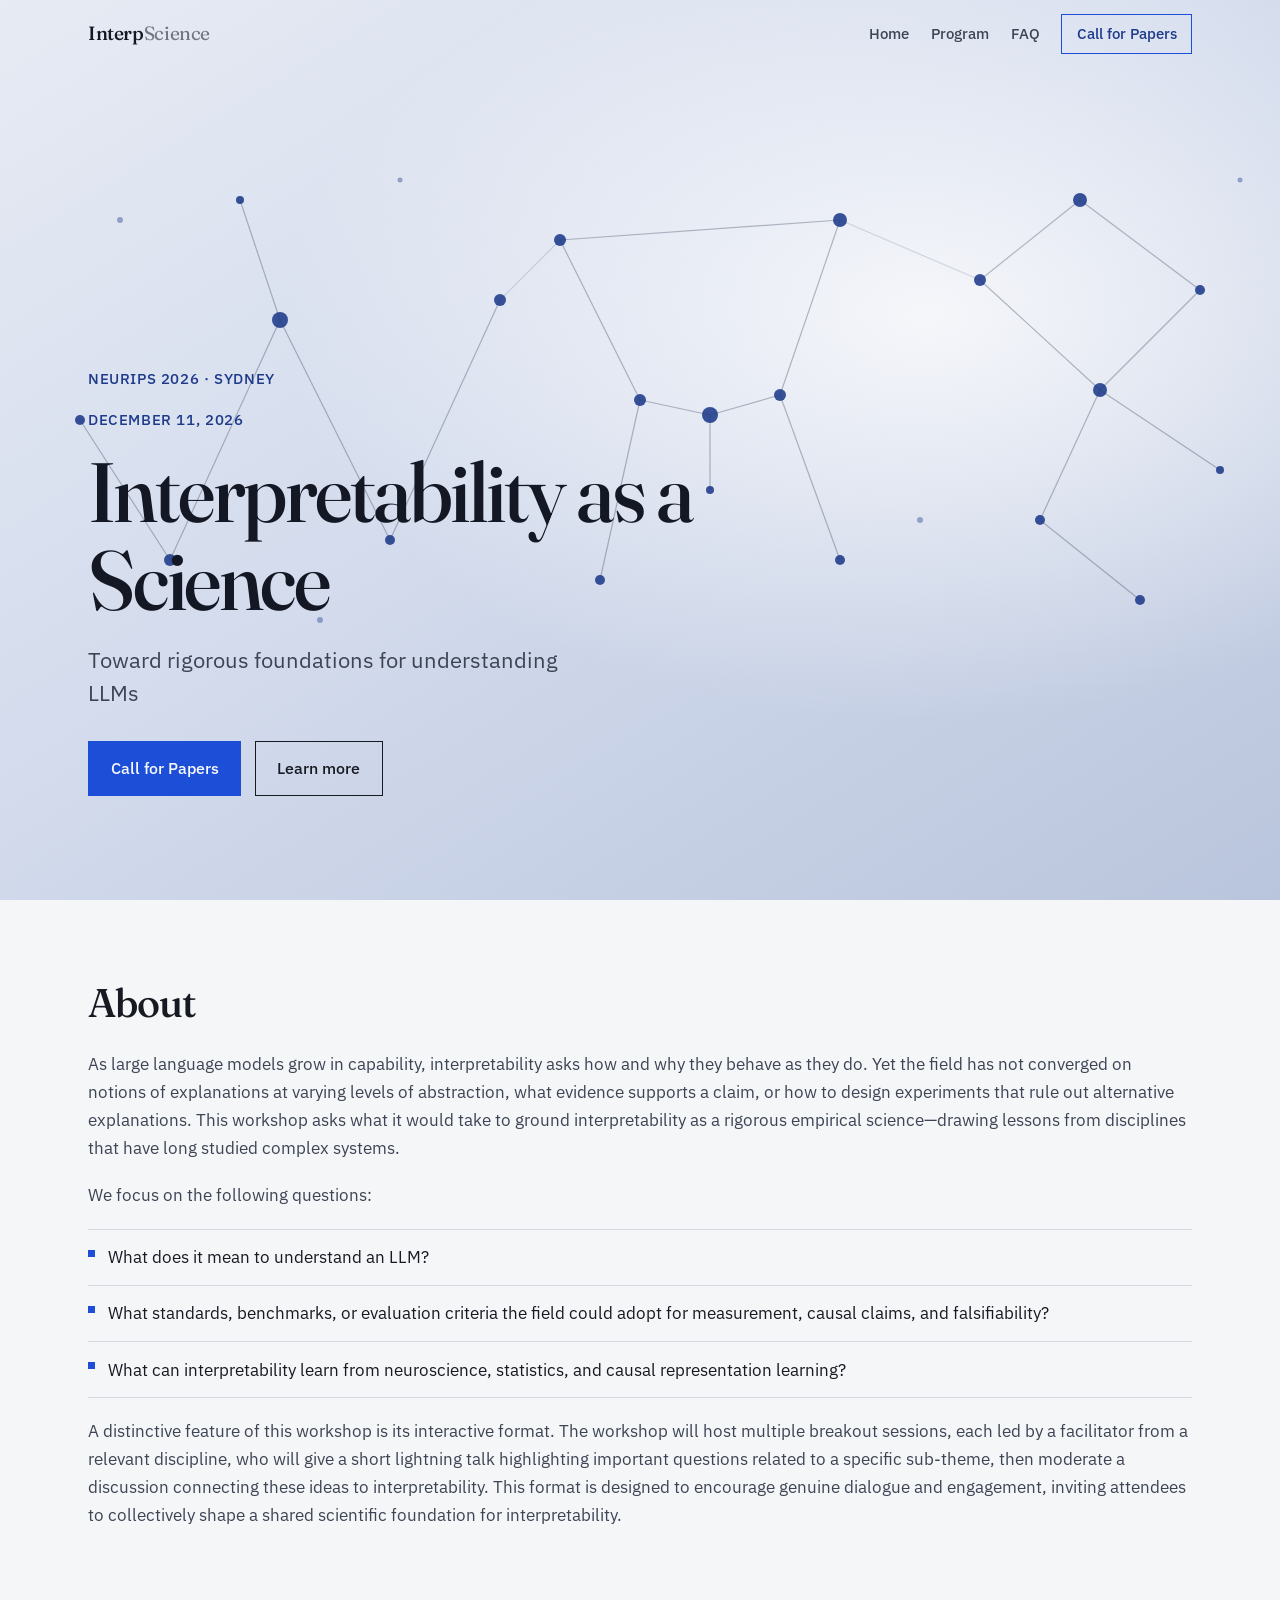
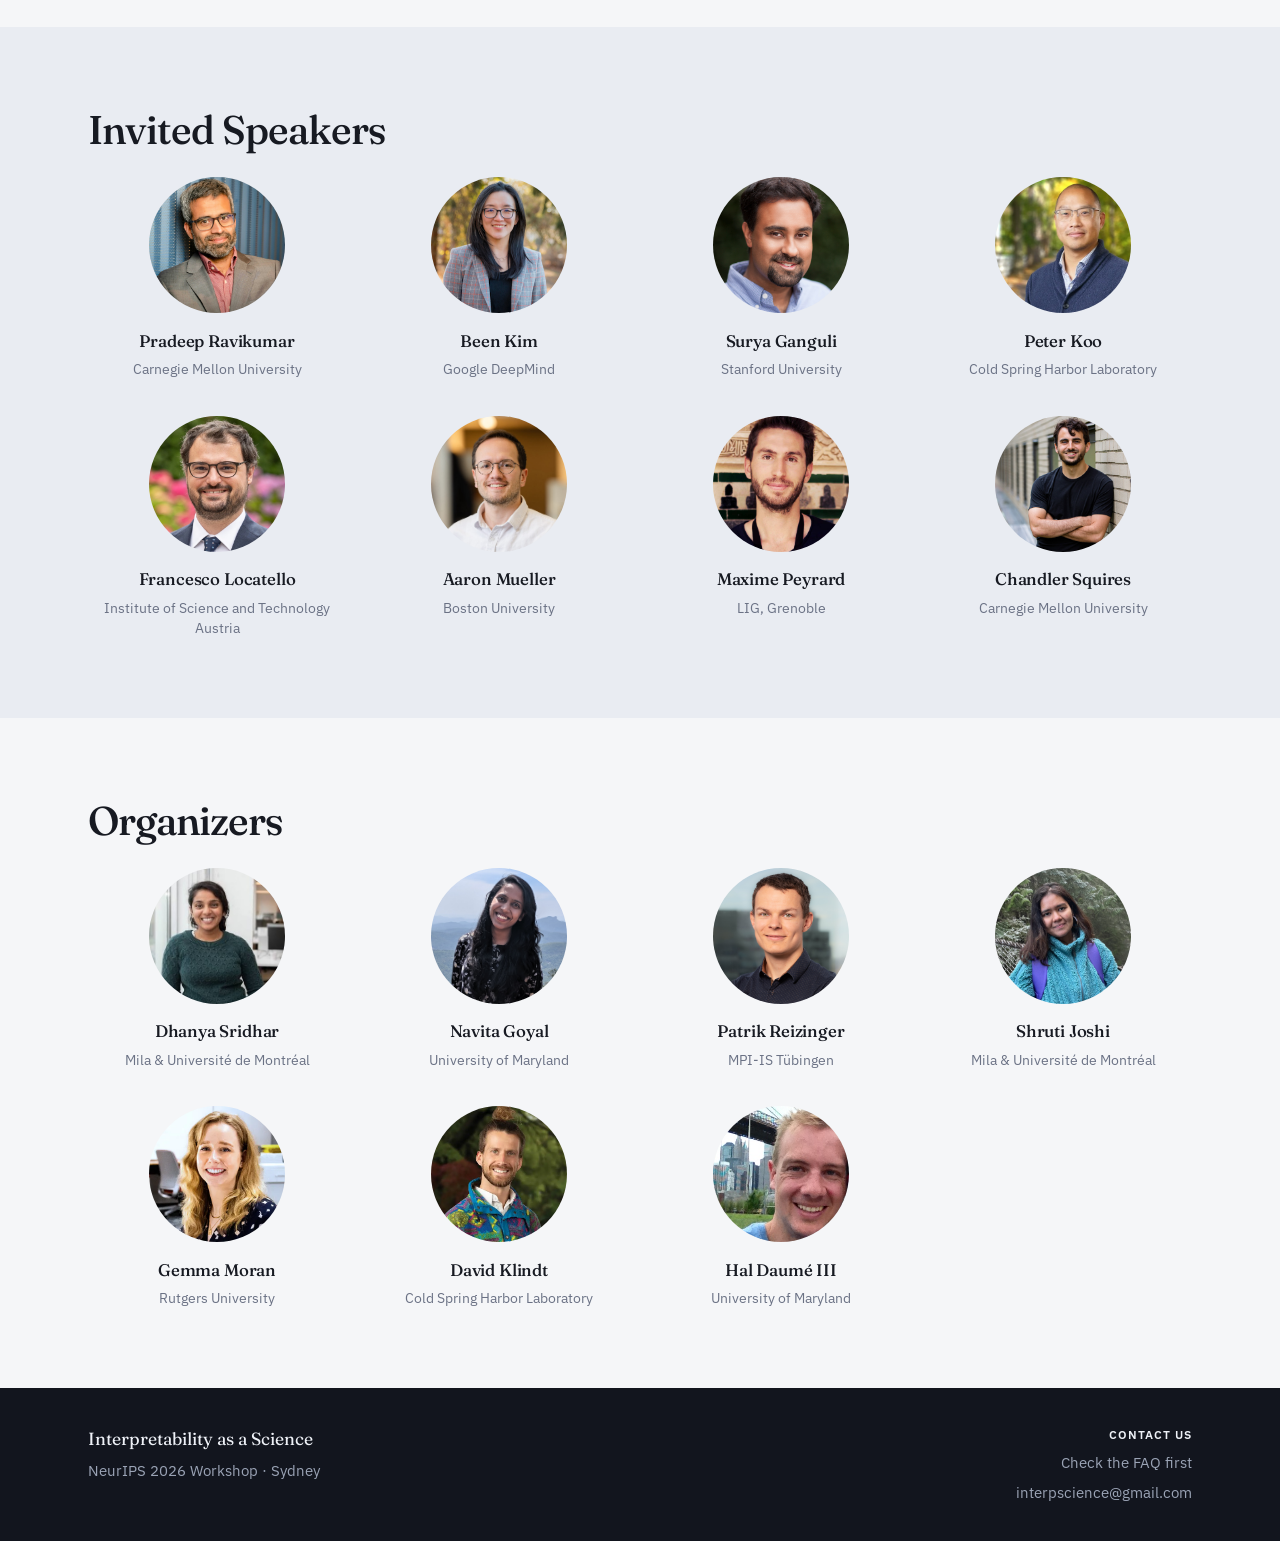
==== commit f317910e: "Update workshop date" ====
--- a/index.html
+++ b/index.html
@@ -123,6 +123,7 @@
 
       <div class="hero-content">
         <p class="hero-venue">NeurIPS 2026 · Sydney</p>
+        <p class="hero-venue">December 11, 2026</p>
         <h1 id="hero-title">Interpretability as a Science</h1>
         <p class="hero-lede">Toward rigorous foundations for understanding LLMs</p>
         <div class="hero-actions">
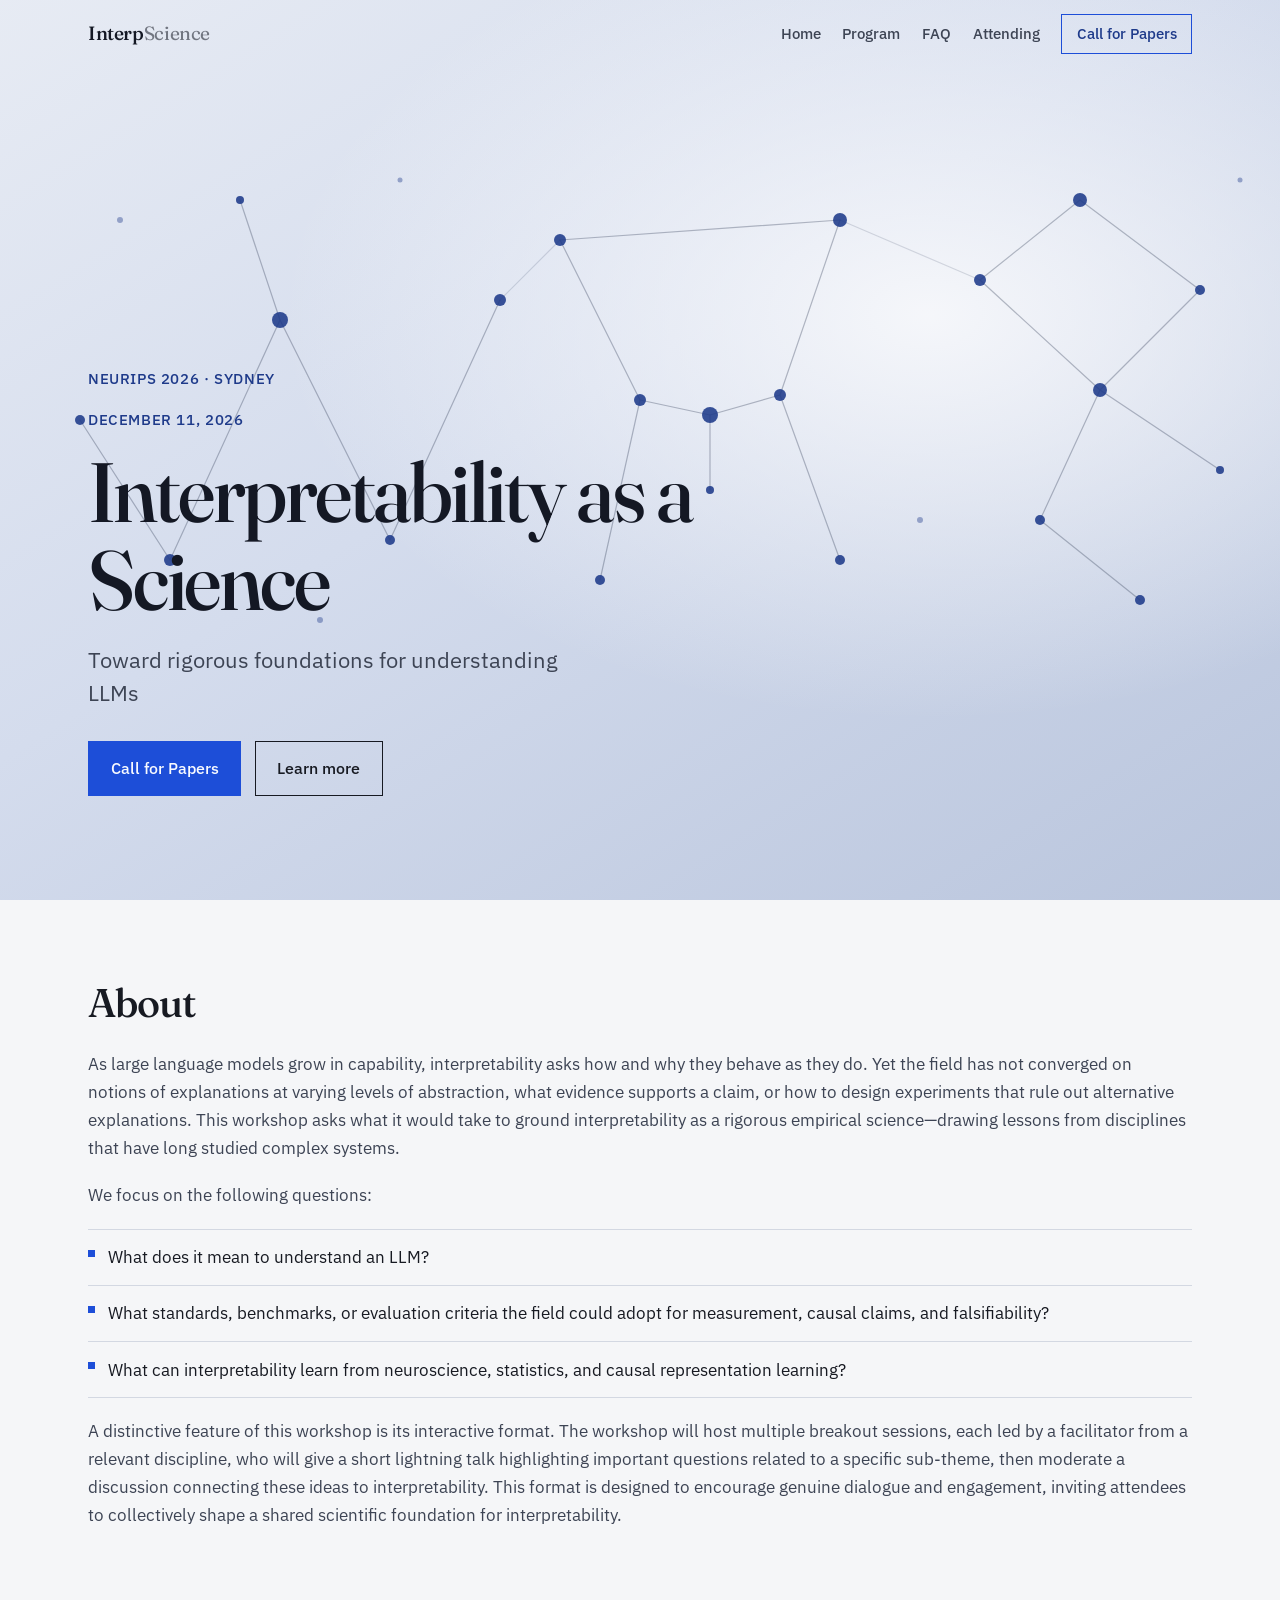
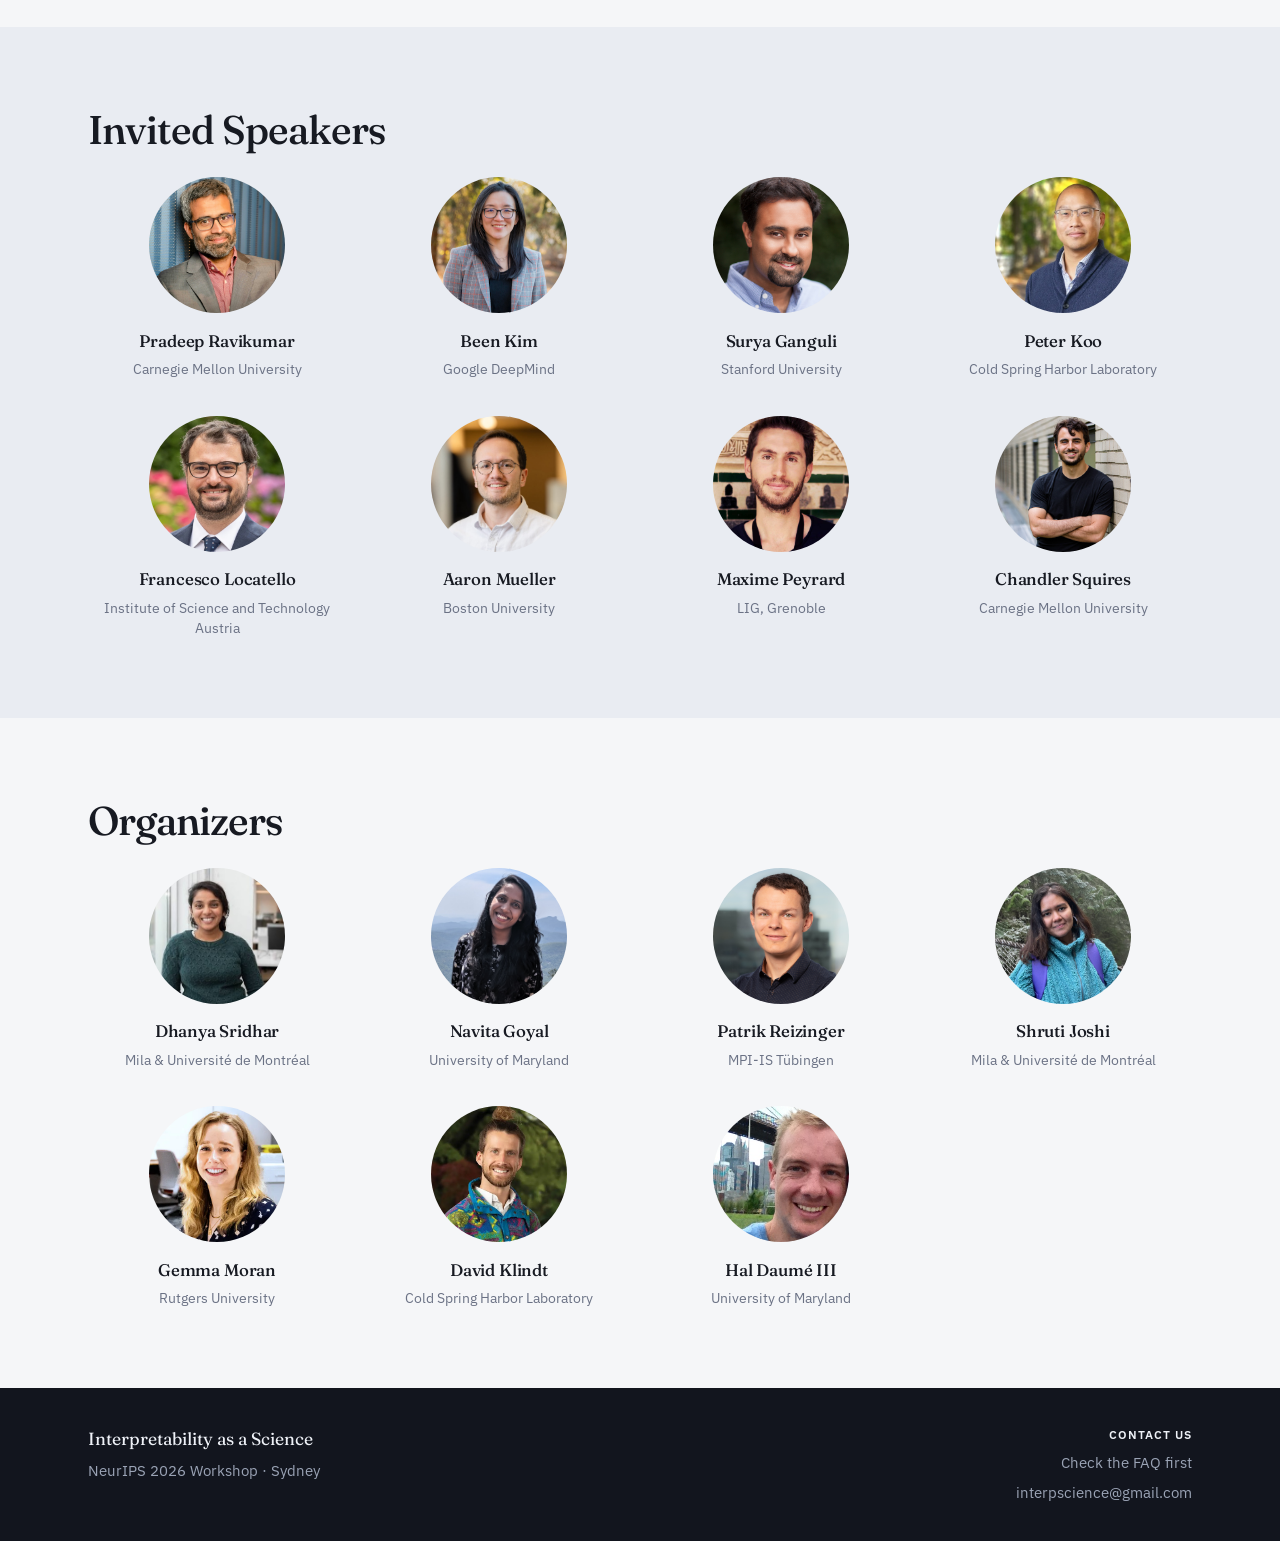
==== commit a92259a3: "feat(faq): attendance and registration answers, grouped FAQ, Attending nav link Authors keep asking " ====
--- a/index.html
+++ b/index.html
@@ -8,7 +8,7 @@
   <link rel="preconnect" href="https://fonts.googleapis.com" />
   <link rel="preconnect" href="https://fonts.gstatic.com" crossorigin />
   <link href="https://fonts.googleapis.com/css2?family=Fraunces:opsz,wght@9..144,400;9..144,500;9..144,600&family=IBM+Plex+Sans:wght@400;500;600&display=swap" rel="stylesheet" />
-  <link rel="stylesheet" href="static/styles.css?v=4" />
+  <link rel="stylesheet" href="static/styles.css?v=5" />
   
   <link rel="icon" href="static/favicon.svg" type="image/svg+xml" />
   <link rel="icon" href="static/favicon-32.png" sizes="32x32" type="image/png" />
@@ -25,6 +25,7 @@
         <a href=".">Home</a>
         <a href="program">Program</a>
         <a href="faq">FAQ</a>
+        <a href="faq#attending-and-presenting">Attending</a>
         <a class="nav-cta" href="cfp">Call for Papers</a>
       </nav>
       <button class="nav-toggle" type="button" aria-expanded="false" aria-controls="mobile-nav" data-nav-toggle>
@@ -36,6 +37,7 @@
       <a href=".">Home</a>
       <a href="program">Program</a>
       <a href="faq">FAQ</a>
+      <a href="faq#attending-and-presenting">Attending</a>
       <a href="cfp">Call for Papers</a>
     </nav>
   </header>
--- a/static/styles.css
+++ b/static/styles.css
@@ -561,6 +561,64 @@
   color: var(--ink-soft);
 }
 
+/* FAQ: sections are small uppercase labels, questions carry the display face
+   the page used for them before sections existed. */
+.faq-jump {
+  display: flex;
+  flex-wrap: wrap;
+  gap: 0.4rem 1.1rem;
+  margin: 0 0 2.5rem;
+  padding: 0 0 1.25rem;
+  border-bottom: 1px solid var(--line);
+  font-size: 0.92rem;
+}
+
+.faq-jump span {
+  color: var(--muted);
+}
+
+.faq-jump a {
+  font-weight: 500;
+  color: var(--accent-deep);
+  text-decoration: none;
+}
+
+.faq-jump a:hover {
+  text-decoration: underline;
+}
+
+.page-section h2.faq-section {
+  margin: 3.5rem 0 1.5rem;
+  padding-top: 2rem;
+  border-top: 1px solid var(--line);
+  font-family: var(--font-body);
+  font-size: 0.82rem;
+  font-weight: 600;
+  letter-spacing: 0.12em;
+  text-transform: uppercase;
+  color: var(--accent);
+}
+
+.page-section .faq-jump + h2.faq-section,
+.page-section h2.faq-section:first-child {
+  margin-top: 0;
+  padding-top: 0;
+  border-top: 0;
+}
+
+.page-section h3 {
+  margin: 2.75rem 0 1.5rem;
+  font-family: var(--font-display);
+  font-size: clamp(1.85rem, 3.5vw, 2.5rem);
+  font-weight: 500;
+  line-height: 1.15;
+  letter-spacing: -0.025em;
+}
+
+.page-section h2.faq-section + h3 {
+  margin-top: 0;
+}
+
 .date-list {
   margin: 0 0 0.5rem;
   padding: 0;
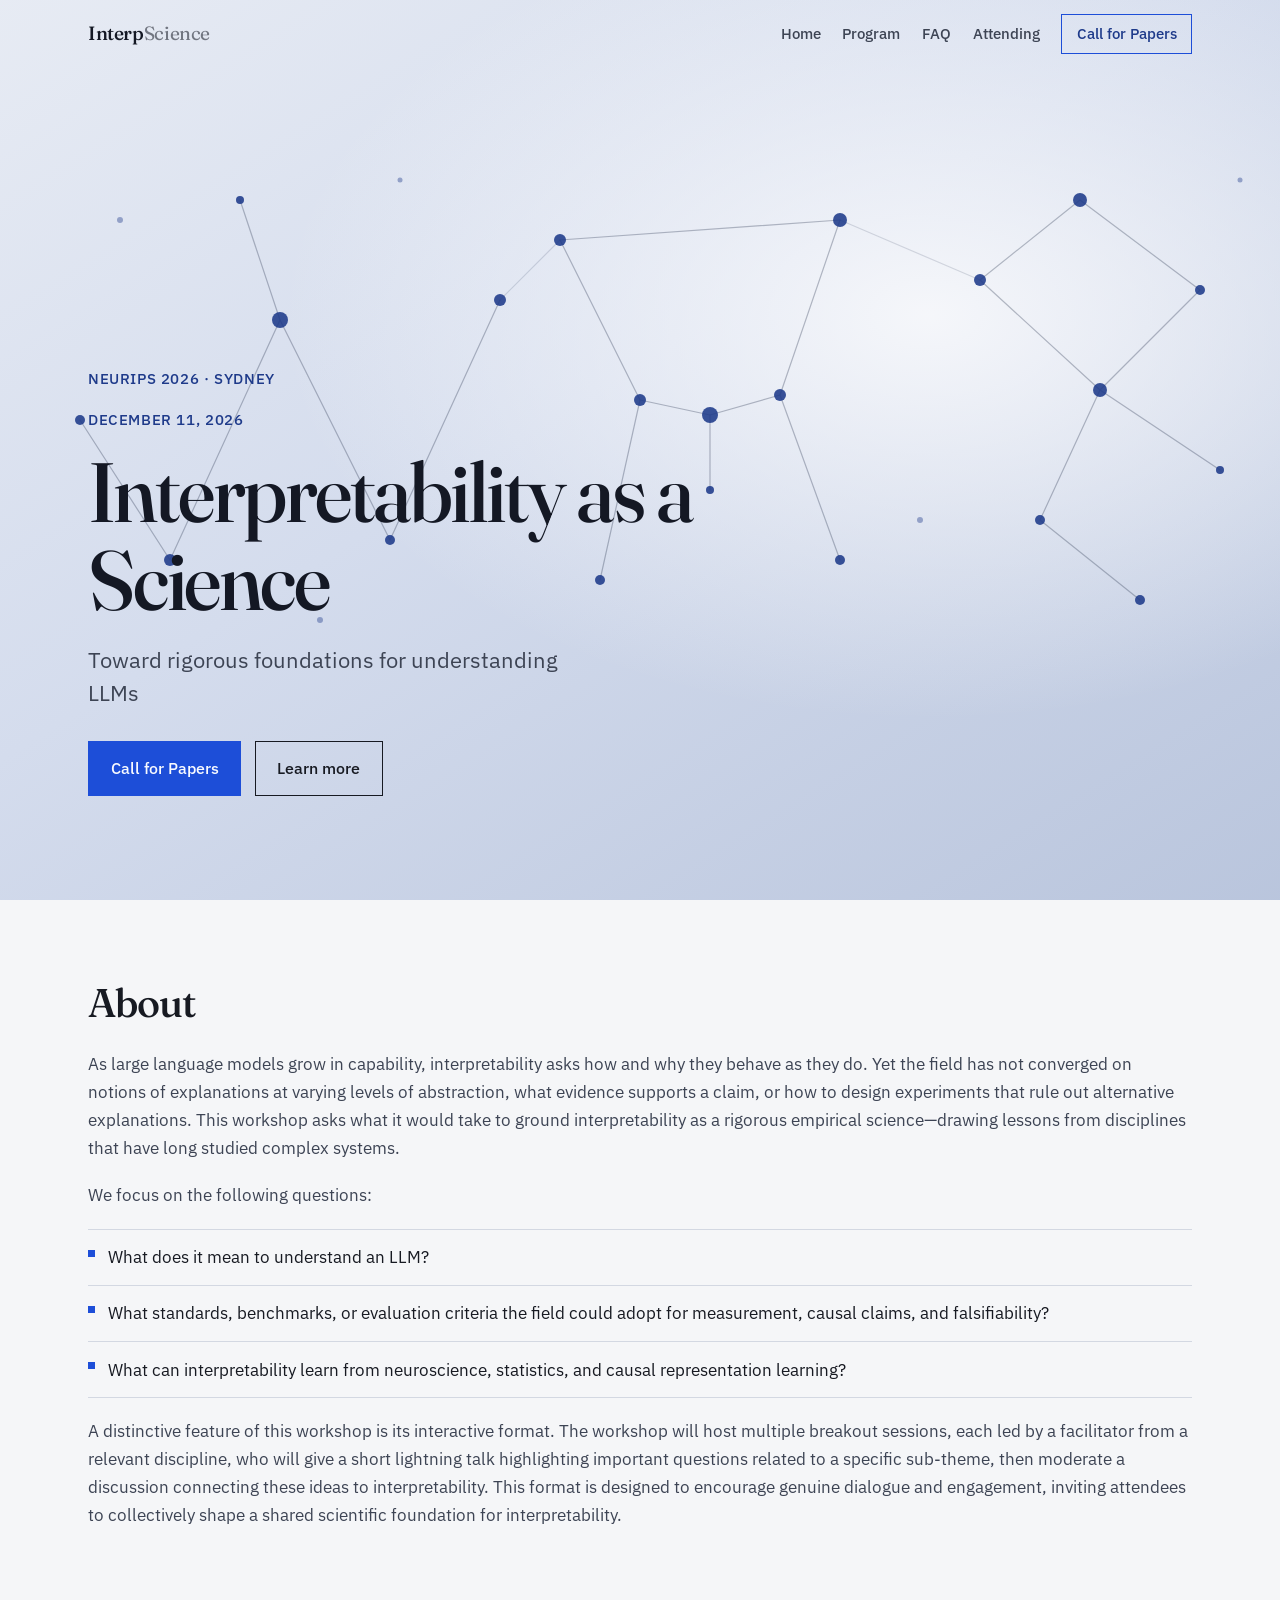
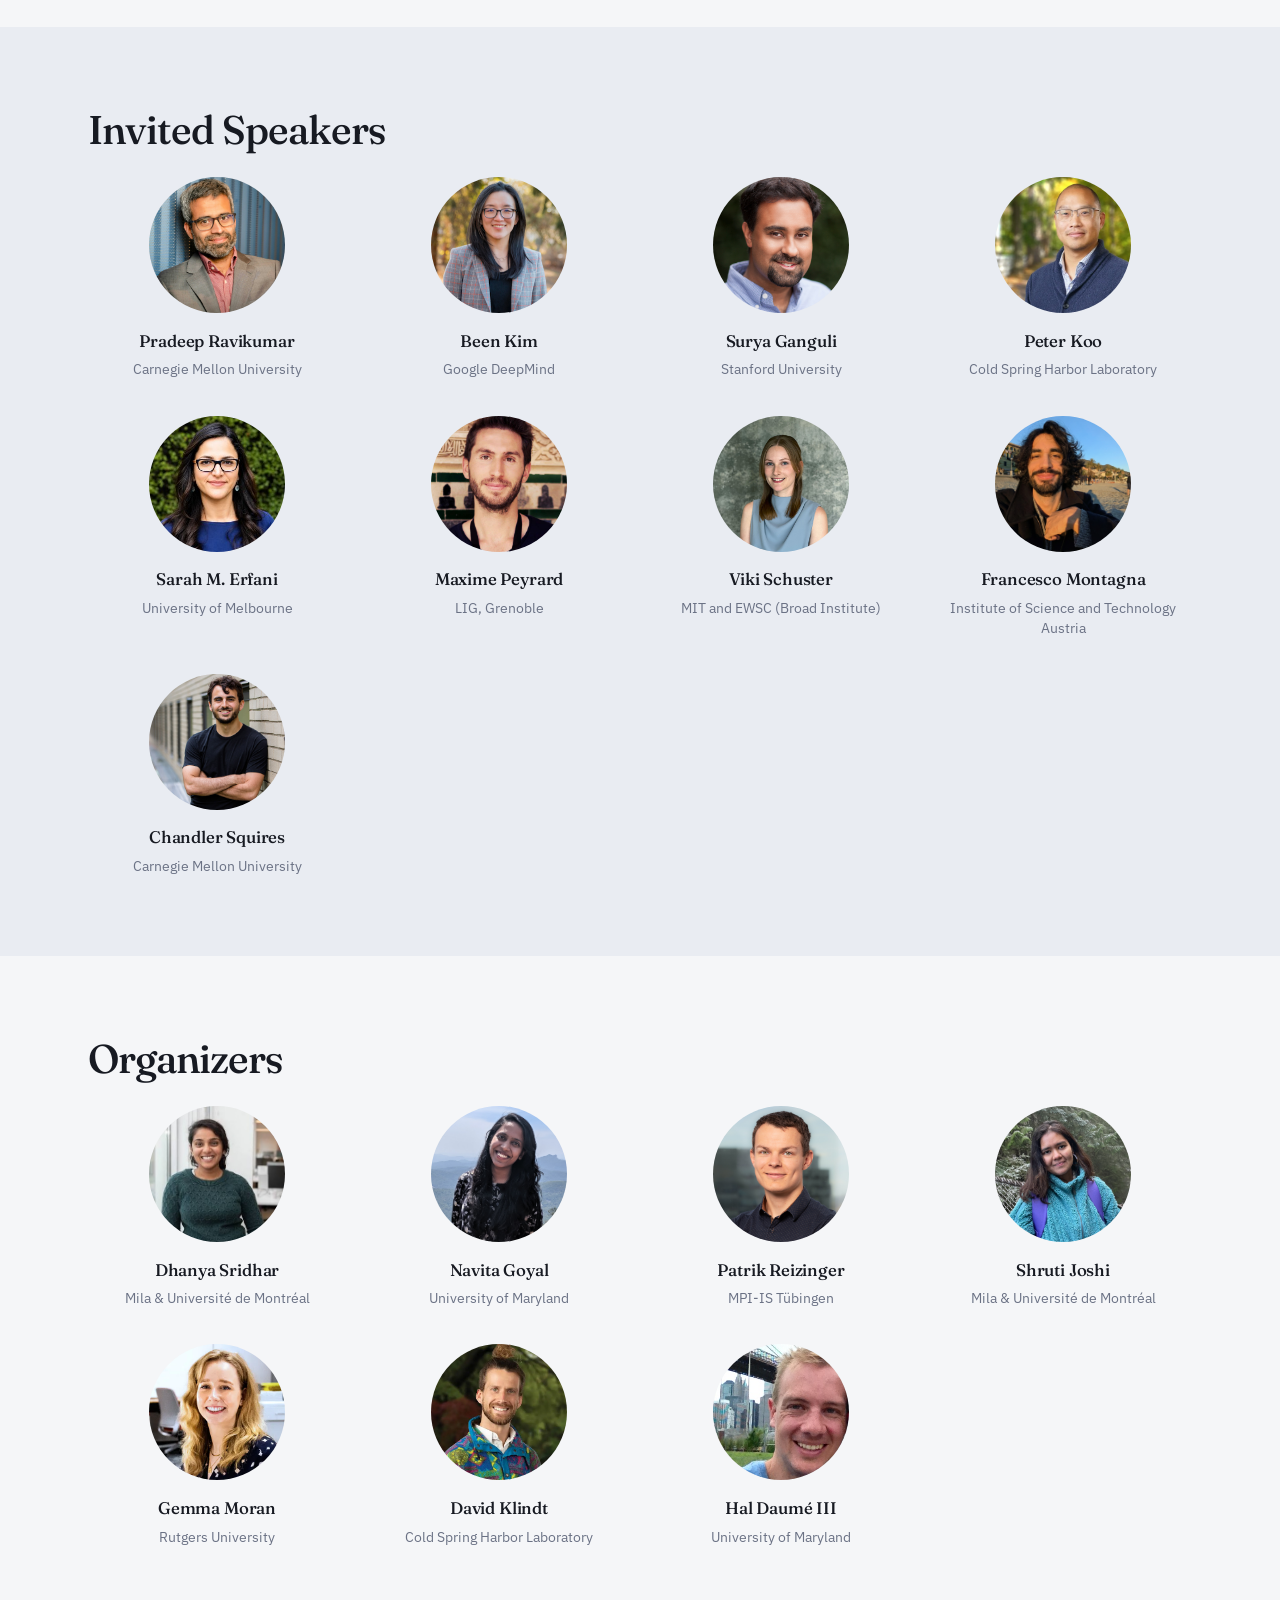
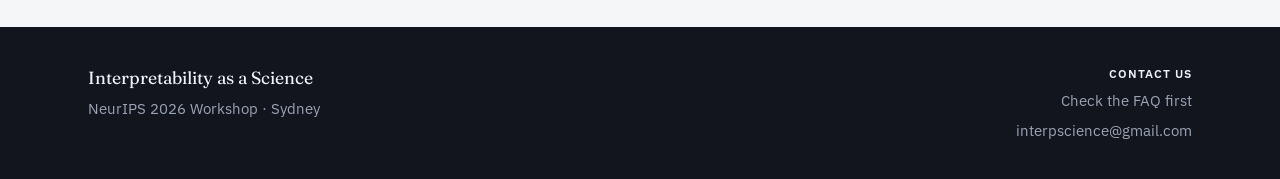
==== commit 246ad9ef: "Update the speaker list; minor edits to FAQ to remove conflicting wording" ====
--- a/index.html
+++ b/index.html
@@ -195,17 +195,10 @@
             </a>
           </li>
           <li>
-            <a href="https://www.francescolocatello.com/">
-              <img src="static/images/people/francesco-locatello.jpg" alt="" width="160" height="160" />
-              <h3>Francesco Locatello</h3>
-              <p>Institute of Science and Technology Austria</p>
-            </a>
-          </li>
-          <li>
-            <a href="https://aaronmueller.github.io/">
-              <img src="static/images/people/aaron-mueller.jpeg" alt="" width="160" height="160" />
-              <h3>Aaron Mueller</h3>
-              <p>Boston University</p>
+            <a href="https://people.eng.unimelb.edu.au/smonazam/">
+              <img src="static/images/people/sarah-erfani.jpeg" alt="" width="160" height="160" />
+              <h3>Sarah M. Erfani</h3>
+              <p>University of Melbourne</p>
             </a>
           </li>
           <li>
@@ -213,6 +206,20 @@
               <img src="static/images/people/maxime-peyrard.jpg" alt="" width="160" height="160" />
               <h3>Maxime Peyrard</h3>
               <p>LIG, Grenoble</p>
+            </a>
+          </li>
+          <li>
+            <a href="https://viktoriaschuster.github.io/website/">
+              <img src="static/images/people/viki-schuster.jpeg" alt="" width="160" height="160" />
+              <h3>Viki Schuster</h3>
+              <p>MIT and EWSC (Broad Institute)</p>
+            </a>
+          </li>
+          <li>
+            <a href="https://www.francescomontagna.com/">
+              <img src="static/images/people/francesco-montagna.png" alt="" width="160" height="160" />
+              <h3>Francesco Montagna</h3>
+              <p>Institute of Science and Technology Austria</p>
             </a>
           </li>
           <li>
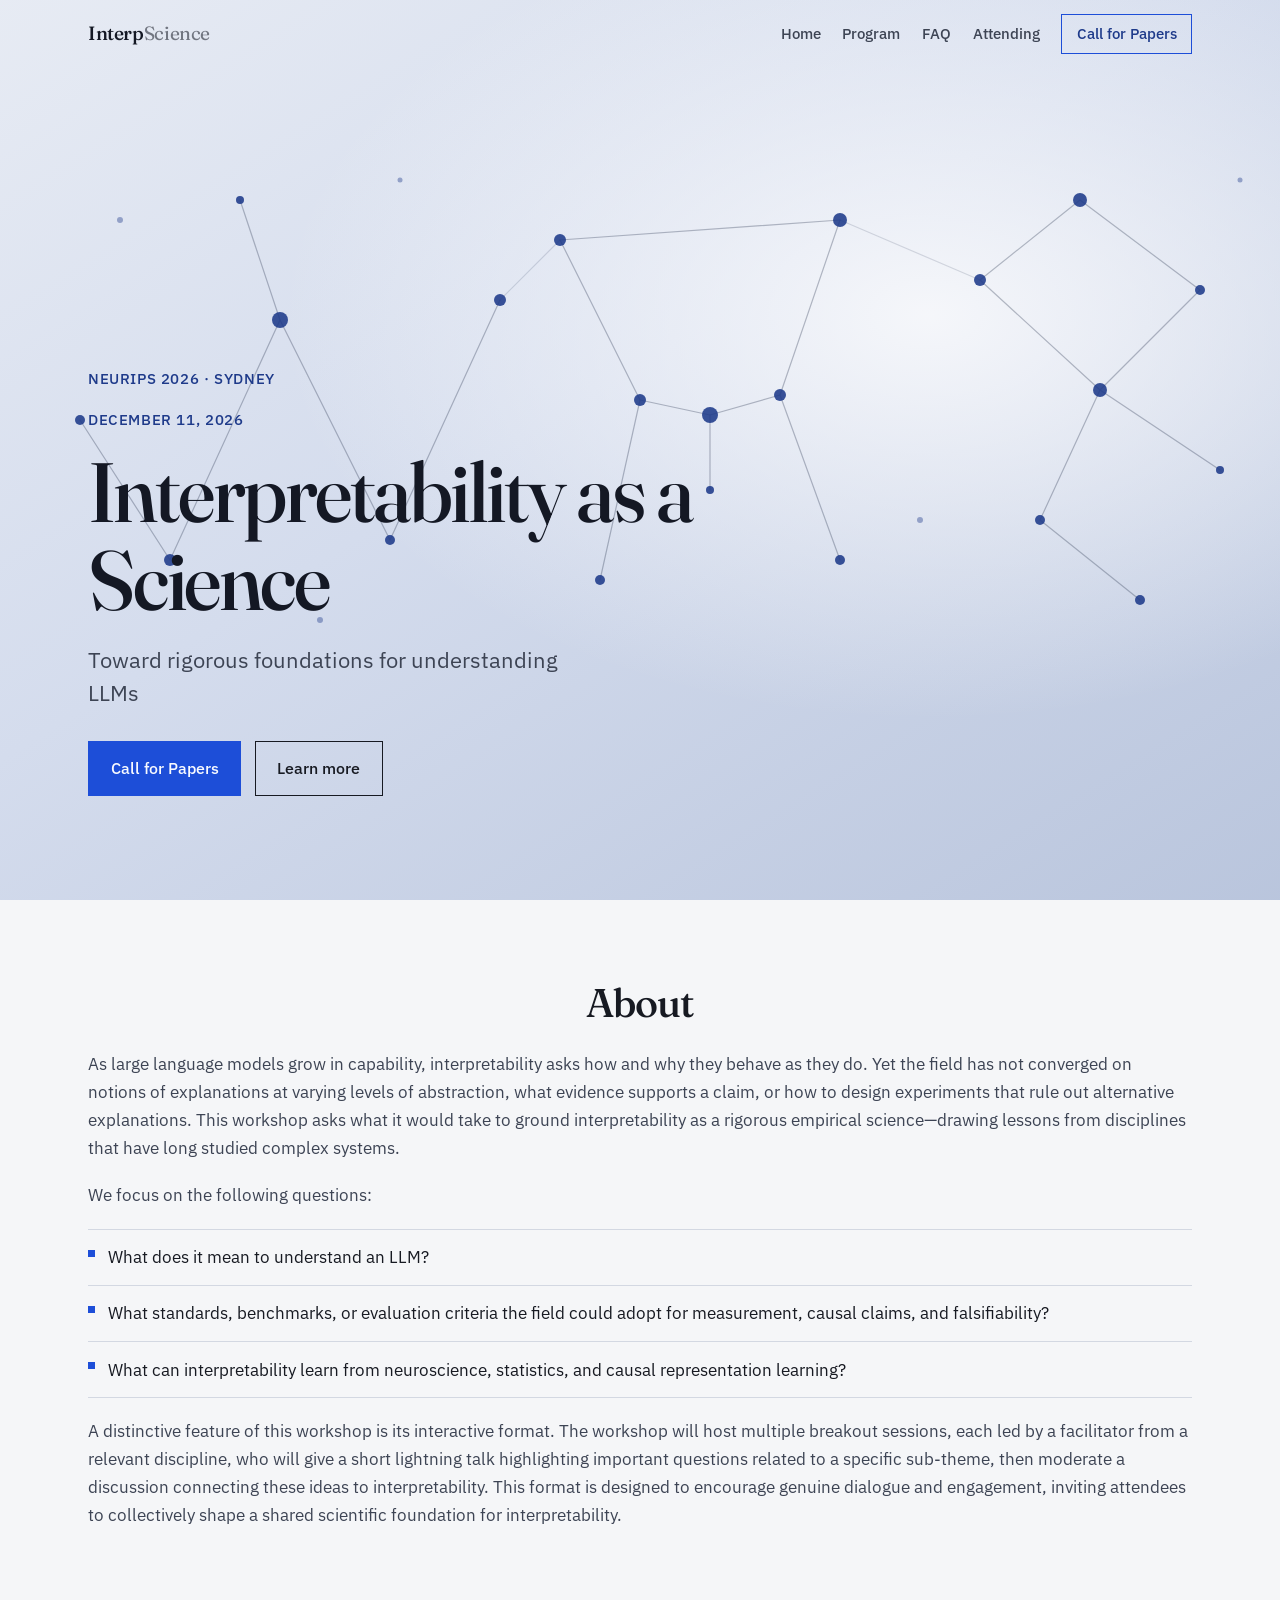
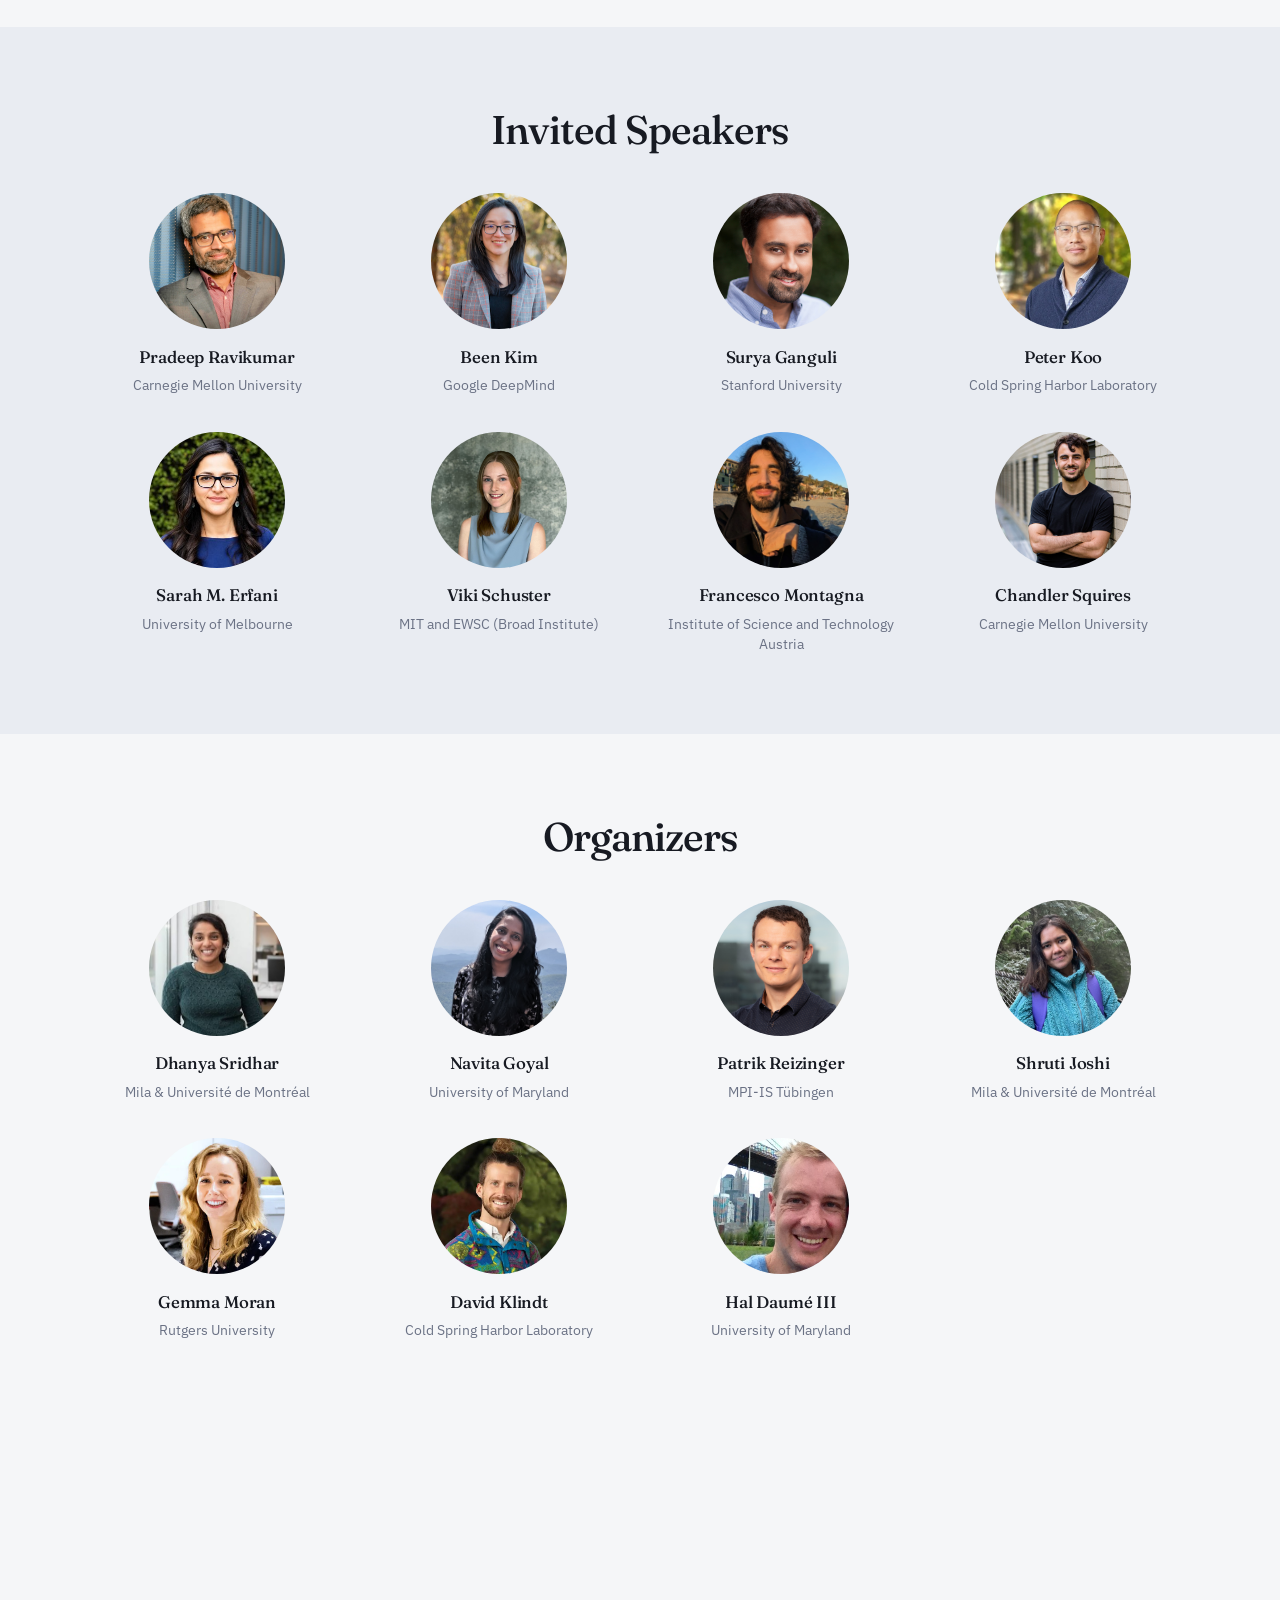
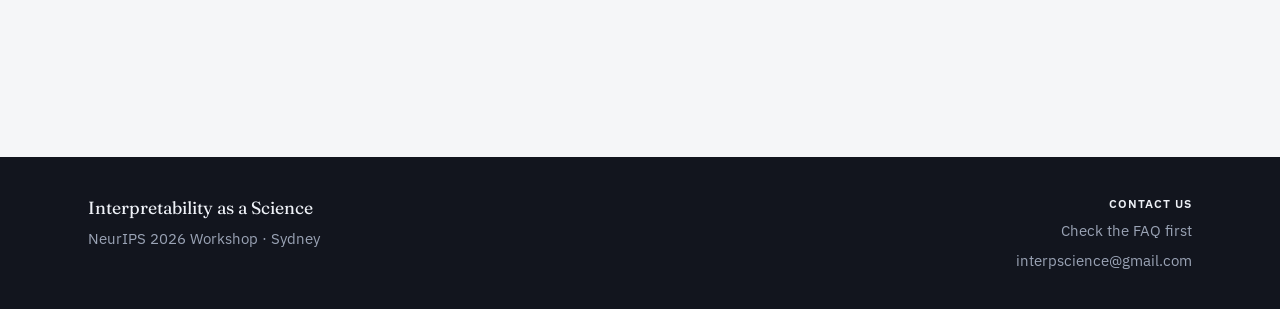
==== commit 0d67d72c: "Add sponsor logo" ====
--- a/index.html
+++ b/index.html
@@ -8,7 +8,7 @@
   <link rel="preconnect" href="https://fonts.googleapis.com" />
   <link rel="preconnect" href="https://fonts.gstatic.com" crossorigin />
   <link href="https://fonts.googleapis.com/css2?family=Fraunces:opsz,wght@9..144,400;9..144,500;9..144,600&family=IBM+Plex+Sans:wght@400;500;600&display=swap" rel="stylesheet" />
-  <link rel="stylesheet" href="static/styles.css?v=5" />
+  <link rel="stylesheet" href="static/styles.css?v=8" />
   
   <link rel="icon" href="static/favicon.svg" type="image/svg+xml" />
   <link rel="icon" href="static/favicon-32.png" sizes="32x32" type="image/png" />
@@ -202,13 +202,6 @@
             </a>
           </li>
           <li>
-            <a href="https://peyrardm.github.io/">
-              <img src="static/images/people/maxime-peyrard.jpg" alt="" width="160" height="160" />
-              <h3>Maxime Peyrard</h3>
-              <p>LIG, Grenoble</p>
-            </a>
-          </li>
-          <li>
             <a href="https://viktoriaschuster.github.io/website/">
               <img src="static/images/people/viki-schuster.jpeg" alt="" width="160" height="160" />
               <h3>Viki Schuster</h3>
@@ -287,6 +280,16 @@
             </a>
           </li>
         </ul>
+      </div>
+    </section>
+
+    <section class="section sponsors" id="sponsors" data-reveal>
+      <div class="section-inner">
+        <h2>Sponsors</h2>
+        <!-- <p class="sponsor-note">This workshop is funded by Schmidt Sciences.</p> -->
+        <a class="sponsor-logo" href="https://www.schmidtsciences.org/" target="_blank" rel="noopener">
+          <img src="static/schmidt_sciences_logo.svg" alt="Schmidt Sciences" width="300" height="100" />
+        </a>
       </div>
     </section>
   </main>
--- a/static/styles.css
+++ b/static/styles.css
@@ -451,6 +451,38 @@
   color: inherit;
 }
 
+.about h2,
+.speakers h2,
+.organizers h2 {
+  text-align: center;
+}
+
+.speakers h2,
+.organizers h2,
+.sponsors h2 {
+  margin-bottom: 2.5rem;
+}
+
+.sponsors {
+  background: var(--paper-2);
+  text-align: center;
+}
+
+.sponsor-note {
+  color: var(--ink-soft);
+  margin: 0 0 1.25rem;
+}
+
+.sponsor-logo {
+  display: inline-block;
+}
+
+.sponsor-logo img {
+  display: block;
+  height: 82px;
+  width: auto;
+}
+
 .speakers a {
   text-decoration: none;
   color: inherit;
